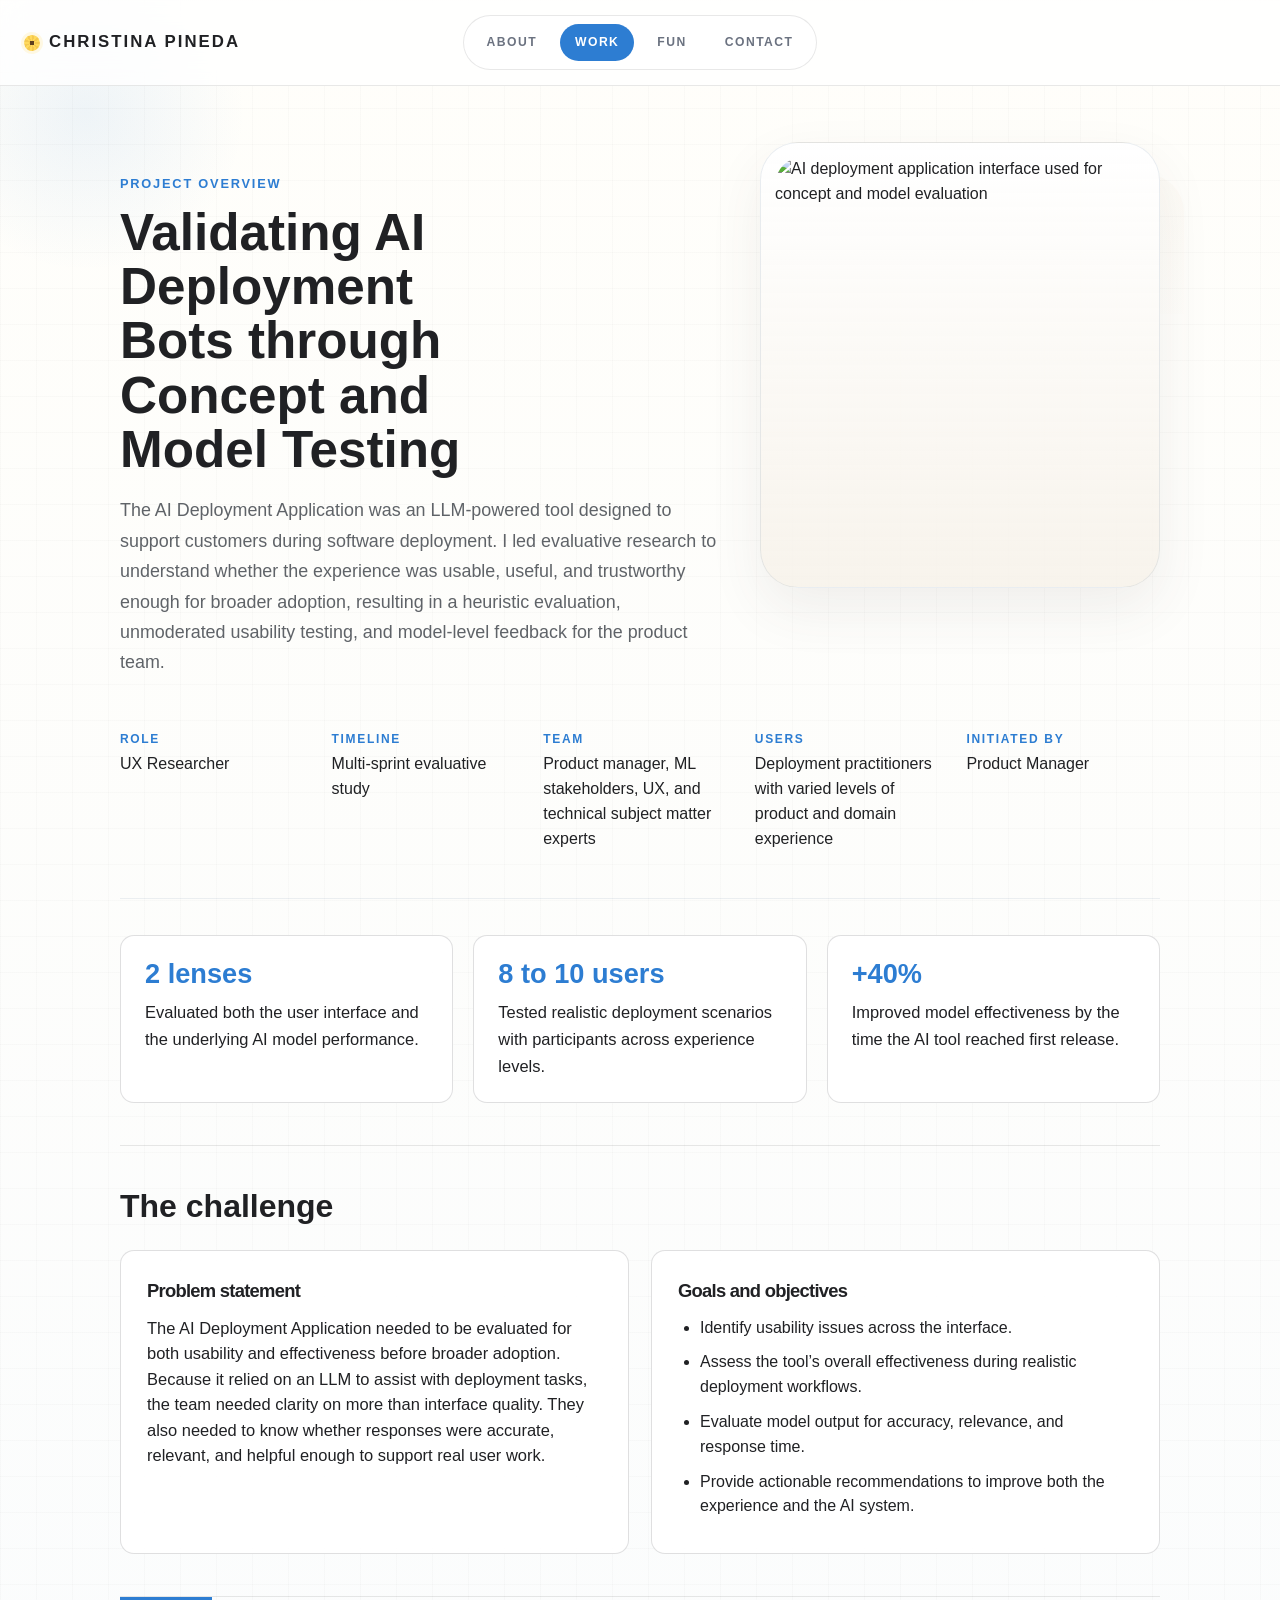
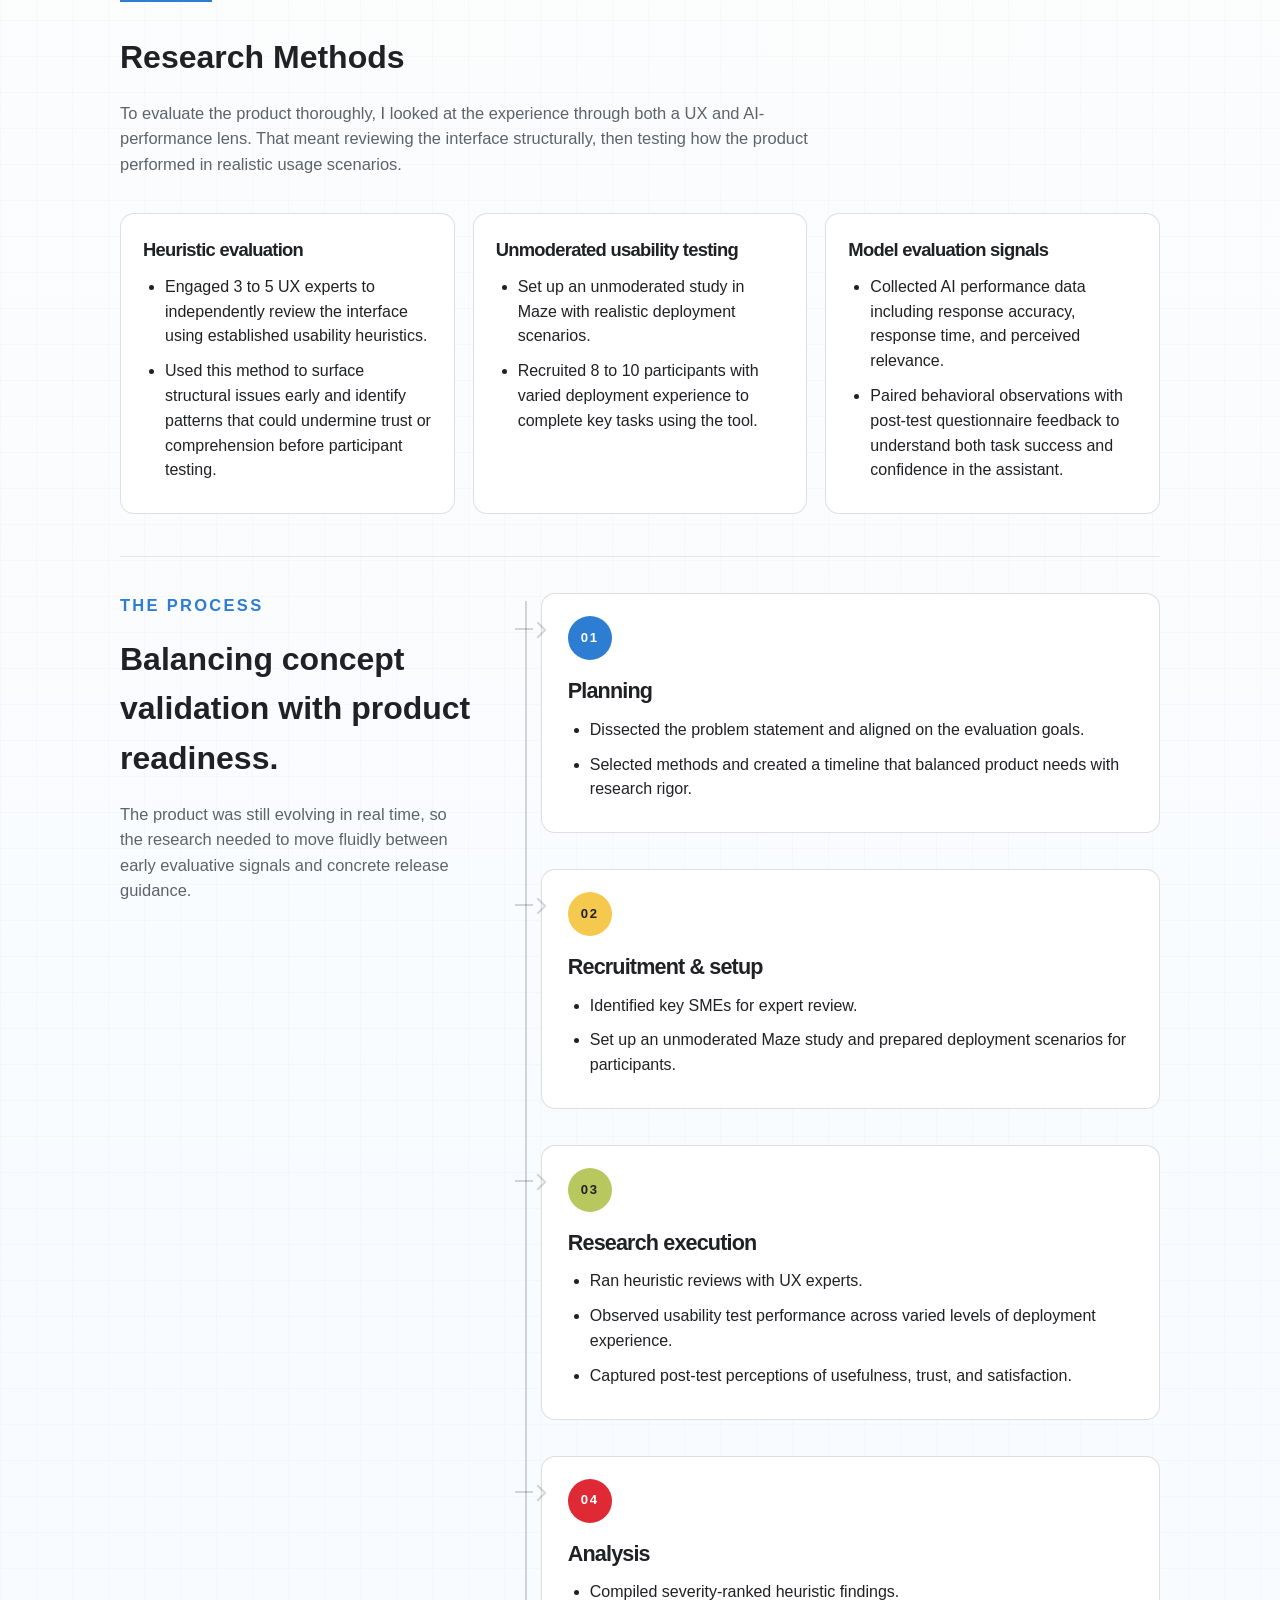
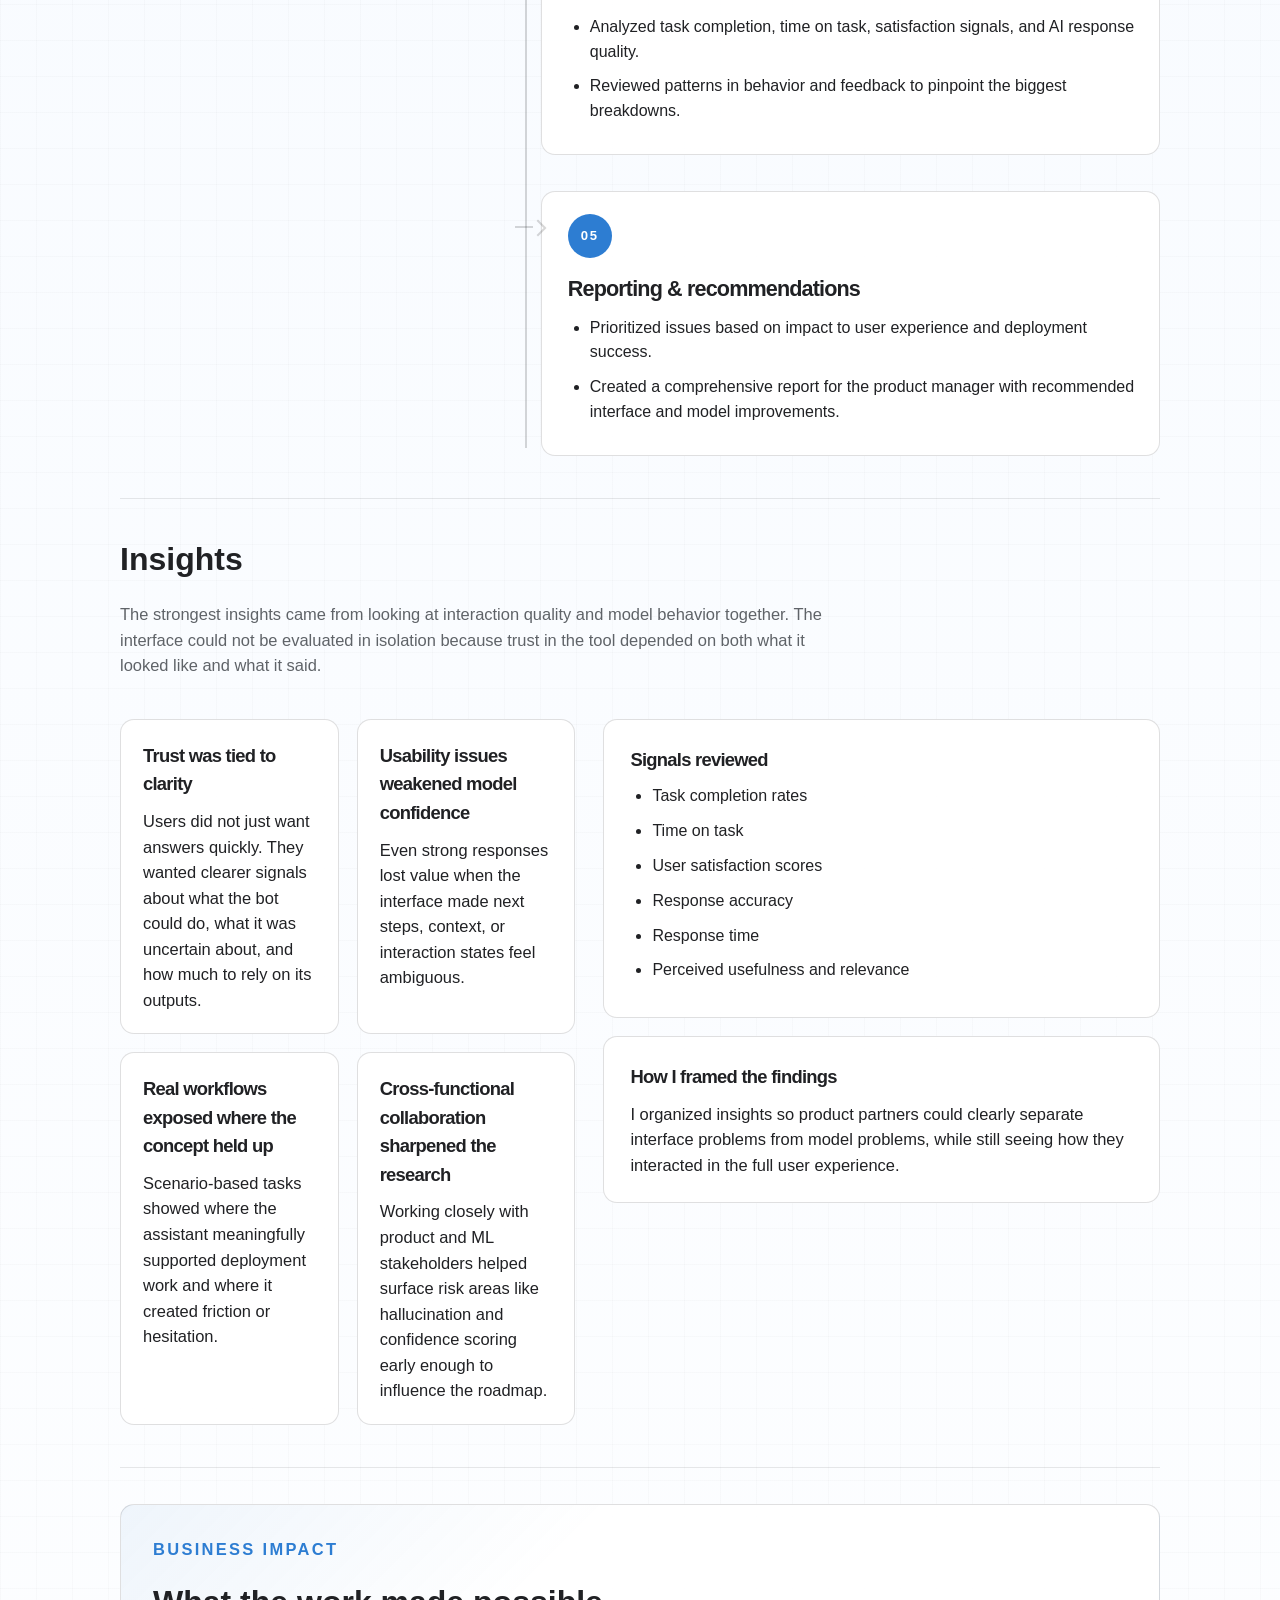
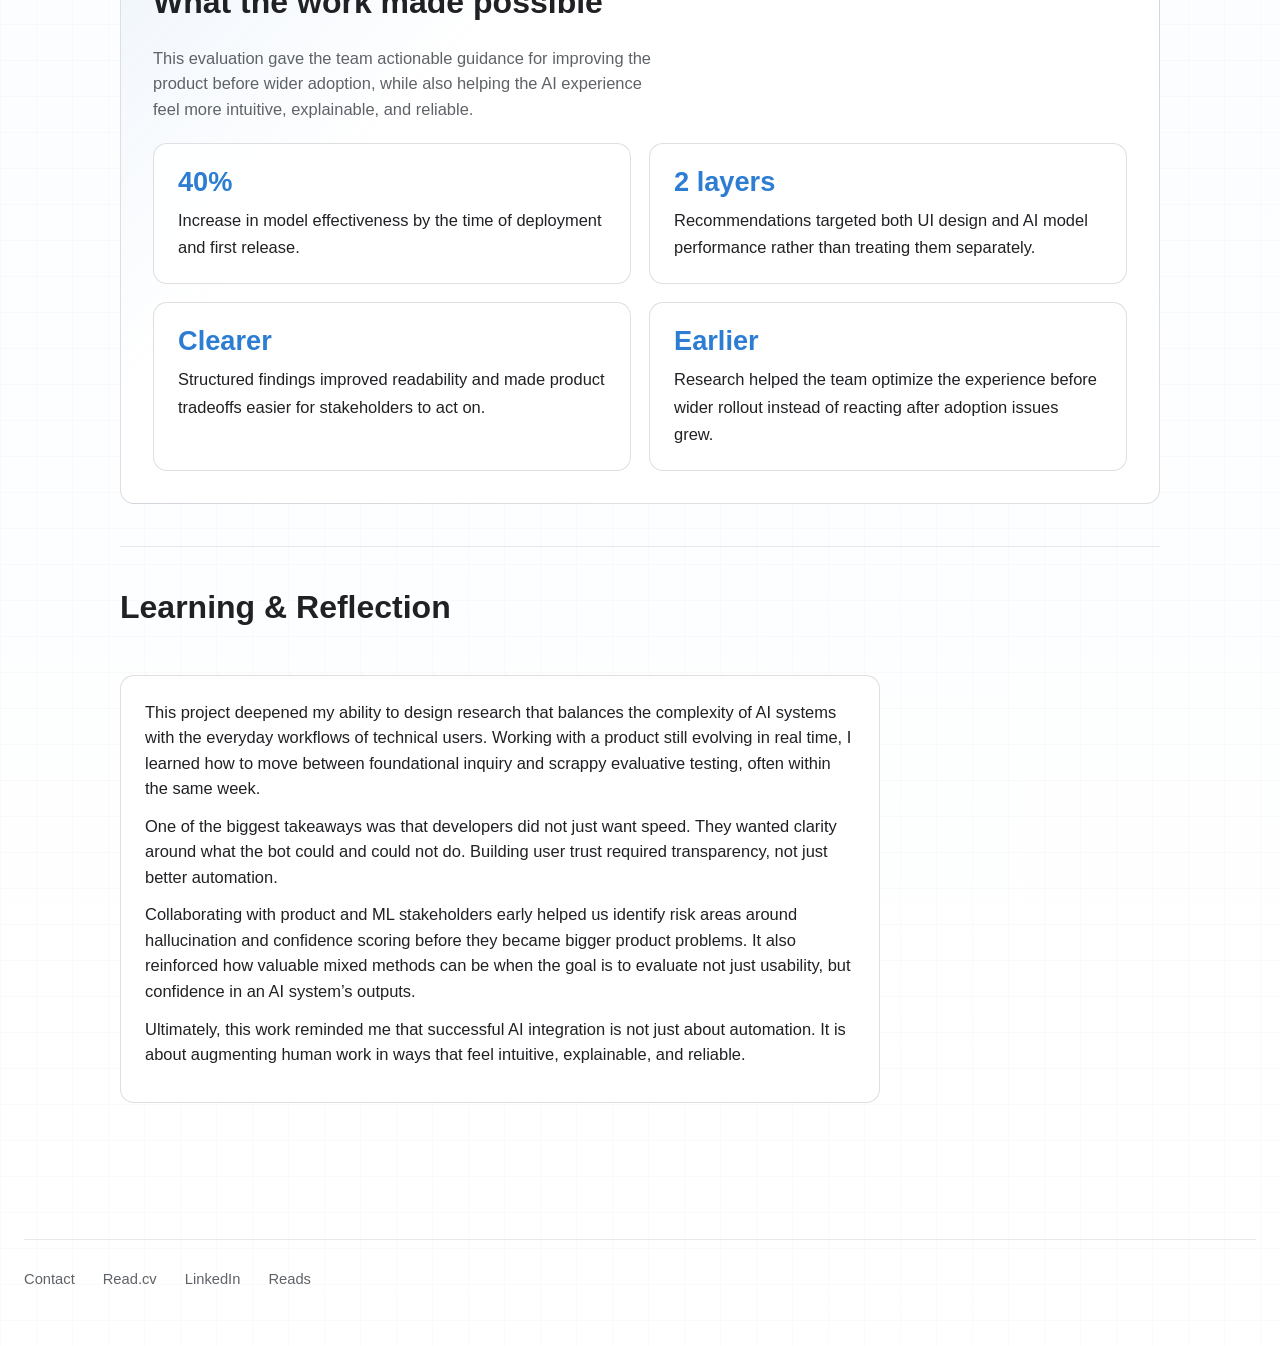
==== aideploymentbot.html @ 7a7ff411 "Update portfolio site" ====
<!doctype html>
<html lang="en">
<head>
  <meta charset="utf-8">
  <meta name="viewport" content="width=device-width, initial-scale=1">
  <meta name="description" content="Case study by Christina Pineda on evaluating an AI deployment application through heuristic review, usability testing, and model evaluation.">
  <title>AI Deployment Bot - Christina Pineda</title>
  <link rel="stylesheet" href="styles.css">
</head>
<body>
  <a class="skip-link" href="#main">Skip to content</a>
  <header class="site-header">
    <a class="brand" href="index.html">Christina Pineda</a>
    <nav class="site-nav" aria-label="Primary navigation">
      <a href="index.html">About</a>
      <a href="work.html" aria-current="page">Work</a>
      <a href="fun.html">Fun</a>
      <a href="mailto:cepineda7@gmail.com">Contact</a>
    </nav>
  </header>

  <main id="main" class="page-shell case-study-page page-ai-bot">
    <section class="case-hero">
      <div class="case-hero-top">
        <div class="case-header-copy">
          <p class="eyebrow">Project Overview</p>
          <h1>Validating AI Deployment Bots through Concept and Model Testing</h1>
          <p class="case-intro">The AI Deployment Application was an LLM-powered tool designed to support customers during software deployment. I led evaluative research to understand whether the experience was usable, useful, and trustworthy enough for broader adoption, resulting in a heuristic evaluation, unmoderated usability testing, and model-level feedback for the product team.</p>
        </div>
        <div class="case-image case-hero-image">
          <img src="https://images.squarespace-cdn.com/content/v1/5db0d96990991e5d2144de37/6ff5f39f-0b9e-4475-8185-b54aea307533/streamlit.jpg" alt="AI deployment application interface used for concept and model evaluation">
        </div>
      </div>
      <dl class="meta-list">
        <div><dt>Role</dt><dd>UX Researcher</dd></div>
        <div><dt>Timeline</dt><dd>Multi-sprint evaluative study</dd></div>
        <div><dt>Team</dt><dd>Product manager, ML stakeholders, UX, and technical subject matter experts</dd></div>
        <div><dt>Users</dt><dd>Deployment practitioners with varied levels of product and domain experience</dd></div>
        <div><dt>Initiated By</dt><dd>Product Manager</dd></div>
      </dl>
    </section>

    <section class="case-section case-highlights">
      <div class="case-highlight-card">
        <span class="case-highlight-value">2 lenses</span>
        <p>Evaluated both the user interface and the underlying AI model performance.</p>
      </div>
      <div class="case-highlight-card">
        <span class="case-highlight-value">8 to 10 users</span>
        <p>Tested realistic deployment scenarios with participants across experience levels.</p>
      </div>
      <div class="case-highlight-card">
        <span class="case-highlight-value">+40%</span>
        <p>Improved model effectiveness by the time the AI tool reached first release.</p>
      </div>
    </section>

    <section class="case-section case-section-feature">
      <h2>The challenge</h2>
      <div class="case-dual-panel">
        <article class="case-panel">
          <h3>Problem statement</h3>
          <p>The AI Deployment Application needed to be evaluated for both usability and effectiveness before broader adoption. Because it relied on an LLM to assist with deployment tasks, the team needed clarity on more than interface quality. They also needed to know whether responses were accurate, relevant, and helpful enough to support real user work.</p>
        </article>
        <article class="case-panel">
          <h3>Goals and objectives</h3>
          <ul>
            <li>Identify usability issues across the interface.</li>
            <li>Assess the tool’s overall effectiveness during realistic deployment workflows.</li>
            <li>Evaluate model output for accuracy, relevance, and response time.</li>
            <li>Provide actionable recommendations to improve both the experience and the AI system.</li>
          </ul>
        </article>
      </div>
    </section>

    <section class="case-section case-section-methods">
      <div class="case-section-heading">
        <div>
          <h2>Research Methods</h2>
          <p class="case-section-lead">To evaluate the product thoroughly, I looked at the experience through both a UX and AI-performance lens. That meant reviewing the interface structurally, then testing how the product performed in realistic usage scenarios.</p>
        </div>
      </div>
      <div class="case-method-grid">
        <article class="case-method-card">
          <h3>Heuristic evaluation</h3>
          <ul>
            <li>Engaged 3 to 5 UX experts to independently review the interface using established usability heuristics.</li>
            <li>Used this method to surface structural issues early and identify patterns that could undermine trust or comprehension before participant testing.</li>
          </ul>
        </article>
        <article class="case-method-card">
          <h3>Unmoderated usability testing</h3>
          <ul>
            <li>Set up an unmoderated study in Maze with realistic deployment scenarios.</li>
            <li>Recruited 8 to 10 participants with varied deployment experience to complete key tasks using the tool.</li>
          </ul>
        </article>
        <article class="case-method-card">
          <h3>Model evaluation signals</h3>
          <ul>
            <li>Collected AI performance data including response accuracy, response time, and perceived relevance.</li>
            <li>Paired behavioral observations with post-test questionnaire feedback to understand both task success and confidence in the assistant.</li>
          </ul>
        </article>
      </div>
    </section>

    <section class="case-section case-section-process">
      <div class="case-process-layout">
        <div class="case-process-intro">
          <p class="eyebrow">The Process</p>
          <h2>Balancing concept validation with product readiness.</h2>
          <p>The product was still evolving in real time, so the research needed to move fluidly between early evaluative signals and concrete release guidance.</p>
        </div>
        <div class="case-process-grid">
          <div class="case-subsection case-process-card">
            <span class="case-step-number">01</span>
            <h3>Planning</h3>
            <ul>
              <li>Dissected the problem statement and aligned on the evaluation goals.</li>
              <li>Selected methods and created a timeline that balanced product needs with research rigor.</li>
            </ul>
          </div>
          <div class="case-subsection case-process-card">
            <span class="case-step-number">02</span>
            <h3>Recruitment &amp; setup</h3>
            <ul>
              <li>Identified key SMEs for expert review.</li>
              <li>Set up an unmoderated Maze study and prepared deployment scenarios for participants.</li>
            </ul>
          </div>
          <div class="case-subsection case-process-card">
            <span class="case-step-number">03</span>
            <h3>Research execution</h3>
            <ul>
              <li>Ran heuristic reviews with UX experts.</li>
              <li>Observed usability test performance across varied levels of deployment experience.</li>
              <li>Captured post-test perceptions of usefulness, trust, and satisfaction.</li>
            </ul>
          </div>
          <div class="case-subsection case-process-card">
            <span class="case-step-number">04</span>
            <h3>Analysis</h3>
            <ul>
              <li>Compiled severity-ranked heuristic findings.</li>
              <li>Analyzed task completion, time on task, satisfaction signals, and AI response quality.</li>
              <li>Reviewed patterns in behavior and feedback to pinpoint the biggest breakdowns.</li>
            </ul>
          </div>
          <div class="case-subsection case-process-card case-process-card-wide">
            <span class="case-step-number">05</span>
            <h3>Reporting &amp; recommendations</h3>
            <ul>
              <li>Prioritized issues based on impact to user experience and deployment success.</li>
              <li>Created a comprehensive report for the product manager with recommended interface and model improvements.</li>
            </ul>
          </div>
        </div>
      </div>
    </section>

    <section class="case-section case-section-findings">
      <div class="case-section-heading">
        <div>
          <h2>Insights</h2>
          <p class="case-section-lead">The strongest insights came from looking at interaction quality and model behavior together. The interface could not be evaluated in isolation because trust in the tool depended on both what it looked like and what it said.</p>
        </div>
      </div>
      <div class="case-findings-layout">
        <div class="case-insight-grid">
          <article class="case-insight-card">
            <h3>Trust was tied to clarity</h3>
            <p>Users did not just want answers quickly. They wanted clearer signals about what the bot could do, what it was uncertain about, and how much to rely on its outputs.</p>
          </article>
          <article class="case-insight-card">
            <h3>Usability issues weakened model confidence</h3>
            <p>Even strong responses lost value when the interface made next steps, context, or interaction states feel ambiguous.</p>
          </article>
          <article class="case-insight-card">
            <h3>Real workflows exposed where the concept held up</h3>
            <p>Scenario-based tasks showed where the assistant meaningfully supported deployment work and where it created friction or hesitation.</p>
          </article>
          <article class="case-insight-card">
            <h3>Cross-functional collaboration sharpened the research</h3>
            <p>Working closely with product and ML stakeholders helped surface risk areas like hallucination and confidence scoring early enough to influence the roadmap.</p>
          </article>
        </div>
        <div class="case-dual-panel case-insight-aside">
          <article class="case-panel">
            <h3>Signals reviewed</h3>
            <ul>
              <li>Task completion rates</li>
              <li>Time on task</li>
              <li>User satisfaction scores</li>
              <li>Response accuracy</li>
              <li>Response time</li>
              <li>Perceived usefulness and relevance</li>
            </ul>
          </article>
          <article class="case-panel">
            <h3>How I framed the findings</h3>
            <p>I organized insights so product partners could clearly separate interface problems from model problems, while still seeing how they interacted in the full user experience.</p>
          </article>
        </div>
      </div>
    </section>

    <section class="case-section case-section-impact">
      <div class="case-impact-band">
        <div class="case-impact-intro">
          <p class="eyebrow">Business Impact</p>
          <h2>What the work made possible</h2>
          <p>This evaluation gave the team actionable guidance for improving the product before wider adoption, while also helping the AI experience feel more intuitive, explainable, and reliable.</p>
        </div>
        <div class="case-impact-grid">
          <article class="case-impact-card">
            <span class="case-impact-number">40%</span>
            <p>Increase in model effectiveness by the time of deployment and first release.</p>
          </article>
          <article class="case-impact-card">
            <span class="case-impact-number">2 layers</span>
            <p>Recommendations targeted both UI design and AI model performance rather than treating them separately.</p>
          </article>
          <article class="case-impact-card">
            <span class="case-impact-number">Clearer</span>
            <p>Structured findings improved readability and made product tradeoffs easier for stakeholders to act on.</p>
          </article>
          <article class="case-impact-card">
            <span class="case-impact-number">Earlier</span>
            <p>Research helped the team optimize the experience before wider rollout instead of reacting after adoption issues grew.</p>
          </article>
        </div>
      </div>
    </section>

    <section class="case-section case-section-reflection">
      <div class="case-section-heading">
        <div>
          <h2>Learning &amp; Reflection</h2>
        </div>
      </div>
      <div class="case-reflection">
        <p>This project deepened my ability to design research that balances the complexity of AI systems with the everyday workflows of technical users. Working with a product still evolving in real time, I learned how to move between foundational inquiry and scrappy evaluative testing, often within the same week.</p>
        <p>One of the biggest takeaways was that developers did not just want speed. They wanted clarity around what the bot could and could not do. Building user trust required transparency, not just better automation.</p>
        <p>Collaborating with product and ML stakeholders early helped us identify risk areas around hallucination and confidence scoring before they became bigger product problems. It also reinforced how valuable mixed methods can be when the goal is to evaluate not just usability, but confidence in an AI system’s outputs.</p>
        <p>Ultimately, this work reminded me that successful AI integration is not just about automation. It is about augmenting human work in ways that feel intuitive, explainable, and reliable.</p>
      </div>
    </section>
  </main>

  <footer class="site-footer">
    <nav class="footer-links" aria-label="External links">
      <a href="mailto:cepineda7@gmail.com">Contact</a>
      <a href="https://read.cv/christinapineda" target="_blank" rel="noreferrer">Read.cv</a>
      <a href="https://www.linkedin.com/in/christina-pineda-ms-hci-40b07bb6/" target="_blank" rel="noreferrer">LinkedIn</a>
      <a href="https://substack.com/@xtinapineda/reads" target="_blank" rel="noreferrer">Reads</a>
    </nav>
  </footer>
</body>
</html>
---- styles.css ----
:root {
  --page-width: 1240px;
  --text: #202124;
  --muted: #5f6368;
  --line: #dfe3e8;
  --panel: #ffffff;
  --panel-soft: #f6f8f4;
  --accent: #2d7dd2;
  --accent-soft: #e4f2ff;
  --sage: #b8c85e;
  --coral: #df2935;
  --mustard: #f5c94e;
  --warm: #f8d9dd;
  --shadow: none;
  --shadow-soft: none;
  --sans: Inter, "Aptos", "Segoe UI", "Helvetica Neue", Arial, sans-serif;
  --serif: "Iowan Old Style", "Palatino Linotype", "Book Antiqua", Georgia, "Times New Roman", serif;
  --radius-card: 14px;
  --radius-pill: 999px;
}

* {
  box-sizing: border-box;
}

html {
  scroll-behavior: smooth;
}

body {
  margin: 0;
  color: var(--text);
  background:
    linear-gradient(rgba(32, 33, 36, 0.02) 1px, transparent 1px),
    linear-gradient(90deg, rgba(32, 33, 36, 0.02) 1px, transparent 1px),
    radial-gradient(circle at 86px 112px, rgba(45, 125, 210, 0.08), transparent 160px),
    linear-gradient(180deg, #fffefa 0%, #f8fbff 48%, #ffffff 100%);
  background-size: 36px 36px, 36px 36px, auto, auto;
  font-family: var(--sans);
  line-height: 1.55;
  -webkit-font-smoothing: antialiased;
  overflow-x: hidden;
  cursor: url("data:image/svg+xml,%3Csvg xmlns='http://www.w3.org/2000/svg' width='20' height='20' viewBox='0 0 20 20'%3E%3Cg transform='translate(10 10)'%3E%3Cg fill='%23f5c94e'%3E%3Cellipse rx='2.1' ry='4.4' transform='rotate(0) translate(0 -5.8)'/%3E%3Cellipse rx='2.1' ry='4.4' transform='rotate(45) translate(0 -5.8)'/%3E%3Cellipse rx='2.1' ry='4.4' transform='rotate(90) translate(0 -5.8)'/%3E%3Cellipse rx='2.1' ry='4.4' transform='rotate(135) translate(0 -5.8)'/%3E%3Cellipse rx='2.1' ry='4.4' transform='rotate(180) translate(0 -5.8)'/%3E%3Cellipse rx='2.1' ry='4.4' transform='rotate(225) translate(0 -5.8)'/%3E%3Cellipse rx='2.1' ry='4.4' transform='rotate(270) translate(0 -5.8)'/%3E%3Cellipse rx='2.1' ry='4.4' transform='rotate(315) translate(0 -5.8)'/%3E%3C/g%3E%3Ccircle r='3.1' fill='%235d3f1f'/%3E%3Ccircle r='1.2' fill='%237a5a30'/%3E%3C/g%3E%3C/svg%3E") 10 10, auto;
}

input,
textarea,
select {
  cursor: auto;
}

a {
  color: inherit;
  text-decoration: none;
}

img {
  display: block;
  width: 100%;
}

.skip-link {
  position: fixed;
  top: 12px;
  left: 12px;
  z-index: 100;
  padding: 10px 14px;
  background: var(--text);
  color: #fff;
  transform: translateY(-150%);
}

.skip-link:focus {
  transform: translateY(0);
}

a:focus-visible,
button:focus-visible {
  outline: 2px solid var(--accent);
  outline-offset: 4px;
}

.site-header,
.page-shell,
.site-footer {
  width: min(calc(100% - 48px), var(--page-width));
  margin: 0 auto;
}

.site-header {
  display: flex;
  align-items: center;
  justify-content: space-between;
  gap: 24px;
  min-height: 94px;
  border-bottom: 1px solid var(--line);
}

.brand {
  color: var(--accent);
  font-size: 1.05rem;
  font-weight: 700;
  letter-spacing: 0.12em;
  text-transform: uppercase;
}

.site-nav {
  display: flex;
  align-items: center;
  gap: 26px;
}

.site-nav a {
  color: var(--muted);
  font-size: 0.76rem;
  font-weight: 700;
  letter-spacing: 0.16em;
  text-transform: uppercase;
  padding: 10px 0;
}

.site-nav a[aria-current="page"],
.site-nav a:hover {
  color: var(--text);
}

.page-shell {
  padding: 64px 0 100px;
}

.about-hero {
  display: grid;
  grid-template-columns: minmax(280px, 0.9fr) minmax(0, 1.1fr);
  gap: 60px;
  align-items: start;
  position: relative;
}

.about-hero::before {
  content: "";
  position: absolute;
  right: -44px;
  top: 30px;
  width: 220px;
  height: 220px;
  border-radius: 48% 48% 0 48%;
  background: linear-gradient(180deg, rgba(78, 111, 143, 0.12), rgba(78, 111, 143, 0.03));
  z-index: 0;
}

.portrait-card {
  position: relative;
}

.portrait-card::before {
  content: "";
  position: absolute;
  inset: -22px auto auto -22px;
  width: 90px;
  height: 90px;
  border-radius: 30px 30px 0 30px;
  background: linear-gradient(180deg, rgba(143, 174, 201, 0.24), rgba(143, 174, 201, 0.08));
  z-index: 0;
}

.portrait-card::after {
  content: "";
  position: absolute;
  right: -18px;
  bottom: 34px;
  width: 110px;
  height: 110px;
  border-radius: 50% 50% 0 50%;
  background: linear-gradient(180deg, rgba(225, 111, 95, 0.16), rgba(225, 111, 95, 0.05));
  z-index: 0;
}

.portrait-card img {
  position: relative;
  z-index: 1;
  border-radius: var(--radius-card);
  object-fit: cover;
  min-height: 520px;
  box-shadow: var(--shadow);
}

h1,
h2,
h3,
.brand {
  margin: 0;
}

h1,
h2,
h3 {
  font-family: var(--sans);
  font-weight: 700;
  letter-spacing: -0.04em;
}

.about-copy h1,
.page-intro h1,
.section-heading h1 {
  font-size: clamp(2.9rem, 6vw, 5.2rem);
  line-height: 1.02;
  margin-bottom: 22px;
}

.hero-flower-i {
  position: relative;
  display: inline-block;
}

.hero-flower-i::after {
  content: "";
  position: absolute;
  left: 50%;
  top: 0.11em;
  width: 0.18em;
  height: 0.18em;
  border-radius: 50%;
  background:
    radial-gradient(circle, #5d3f1f 0 20%, transparent 22%),
    conic-gradient(
      from 9deg,
      #f5c94e 0deg 20deg,
      #ffd95a 20deg 40deg,
      #f5c94e 40deg 60deg,
      #ffd95a 60deg 80deg,
      #f5c94e 80deg 100deg,
      #ffd95a 100deg 120deg,
      #f5c94e 120deg 140deg,
      #ffd95a 140deg 160deg,
      #f5c94e 160deg 180deg,
      #ffd95a 180deg 200deg,
      #f5c94e 200deg 220deg,
      #ffd95a 220deg 240deg,
      #f5c94e 240deg 260deg,
      #ffd95a 260deg 280deg,
      #f5c94e 280deg 300deg,
      #ffd95a 300deg 320deg,
      #f5c94e 320deg 340deg,
      #ffd95a 340deg 360deg
    );
  box-shadow: 0 0 0 0.05em rgba(252, 215, 87, 0.14);
  transform: translateX(-50%) rotate(-8deg);
}

.about-kicker,
.lead-text,
.section-heading p,
.lead-copy {
  color: var(--muted);
}

.about-kicker,
.eyebrow {
  color: var(--accent);
  font-size: 0.8rem;
  font-weight: 700;
  letter-spacing: 0.14em;
  text-transform: uppercase;
}

.about-copy p,
.experience-stack p,
.case-section p,
.broken-page p {
  max-width: 720px;
  margin: 0 0 16px;
  font-size: 1.03rem;
}

.about-details {
  display: grid;
  grid-template-columns: repeat(2, minmax(0, 1fr));
  gap: 54px;
  margin-top: 84px;
  padding-top: 46px;
  border-top: 1px solid var(--line);
  position: relative;
}

.about-details::before {
  content: "";
  position: absolute;
  left: -12px;
  top: -2px;
  width: 74px;
  height: 4px;
  border-radius: var(--radius-pill);
  background: linear-gradient(90deg, var(--accent), var(--sage));
}

.detail-column h2,
.hobby-section h1,
.hobby-section h2 {
  font-size: 2rem;
  margin-bottom: 22px;
}

.detail-column {
  display: grid;
  gap: 28px;
}

.detail-group {
  padding: 26px 28px 10px;
  border: 1px solid rgba(122, 143, 106, 0.14);
  border-radius: 30px;
  background: rgba(255, 255, 255, 0.94);
  box-shadow: 0 16px 40px rgba(72, 69, 60, 0.05);
}

.detail-group-experience {
  padding-bottom: 0;
}

.detail-group h2 {
  margin-bottom: 18px;
}

.detail-list {
  padding: 0;
  margin: 0 0 10px;
  list-style: none;
  display: grid;
  gap: 0;
}

.detail-list li,
.experience-stack p {
  color: var(--muted);
  padding: 18px 0;
  border-top: 1px solid rgba(122, 143, 106, 0.12);
  background: transparent;
  box-shadow: none;
}

.detail-list li:first-child,
.experience-stack p:first-child {
  border-top: none;
  padding-top: 0;
}

.detail-list li:last-child,
.experience-stack p:last-child {
  padding-bottom: 8px;
}

.detail-list strong,
.experience-stack strong {
  display: block;
  color: var(--text);
  font-family: var(--sans);
  font-size: 1.08rem;
  font-weight: 700;
  margin-bottom: 4px;
}

.detail-list span {
  display: block;
}

.experience-stack {
  display: grid;
  gap: 0;
  position: relative;
  padding-left: 28px;
}

.experience-stack::before {
  content: "";
  position: absolute;
  left: 8px;
  top: 8px;
  bottom: 8px;
  width: 2px;
  background: linear-gradient(180deg, rgba(78, 111, 143, 0.18), rgba(122, 143, 106, 0.24));
}

.experience-stack p {
  margin: 0;
  position: relative;
  padding: 4px 0 2px 8px;
}

.experience-stack p::before {
  content: "";
  position: absolute;
  left: -28px;
  top: 8px;
  width: 14px;
  height: 14px;
  border-radius: 50%;
  background: var(--accent);
  border: 2px solid rgba(255, 255, 255, 0.95);
  box-shadow: 0 0 0 6px rgba(78, 111, 143, 0.1);
}

.experience-stack em {
  display: block;
  margin: 3px 0 4px;
  color: var(--accent);
  font-style: normal;
  font-weight: 600;
}

.experience-stack strong + em + br {
  display: none;
}

.experience-stack p:last-child {
  padding-bottom: 0;
}

.photo-grid-section {
  margin-top: 76px;
}

.photo-grid {
  display: grid;
  gap: 16px;
}

.photo-grid-about {
  grid-template-columns: repeat(4, minmax(0, 1fr));
}

.photo-grid img,
.masonry-grid img,
.project-card img {
  border-radius: 28px;
}

.photo-grid-about img {
  aspect-ratio: 4 / 5;
  object-fit: cover;
}

.site-footer {
  padding: 0 0 56px;
}

.footer-links {
  display: flex;
  flex-wrap: wrap;
  gap: 18px 28px;
  padding-top: 28px;
  border-top: 1px solid var(--line);
}

.footer-links a {
  color: var(--muted);
  font-size: 0.92rem;
}

.footer-links a:hover {
  color: var(--text);
}

.page-intro {
  padding: 10px 0 16px;
  position: relative;
}

.lead-text {
  max-width: 1040px;
  font-size: 1.18rem;
  line-height: 1.75;
}

.project-section {
  padding: 42px 0 72px;
  border-top: 1px solid var(--line);
  position: relative;
}

.project-section-final {
  padding-bottom: 12px;
}

.section-heading {
  display: block;
  margin-bottom: 30px;
}

.section-heading h1 {
  max-width: 8.5ch;
  font-size: clamp(2.5rem, 4.8vw, 4.4rem);
  line-height: 0.98;
  margin-bottom: 16px;
}

.section-heading p {
  max-width: 860px;
  margin-top: 0;
  font-size: 1.04rem;
  line-height: 1.68;
}

.work-heading h1 {
  display: inline-flex;
  align-items: center;
  gap: clamp(16px, 2vw, 22px);
  max-width: min(100%, 18ch);
  font-size: clamp(2.05rem, 3.8vw, 3.55rem);
  line-height: 1.04;
}

.work-heading h1::after {
  display: none;
}

.work-heading h1::before {
  content: "";
  flex: 0 0 auto;
  width: clamp(42px, 5vw, 62px);
  height: clamp(42px, 5vw, 62px);
  background-repeat: no-repeat;
  background-position: center;
  background-size: contain;
  transform: translateY(0) rotate(-3deg) scale(1);
  transform-origin: 50% 55%;
  transition: transform 0.34s cubic-bezier(0.2, 0.8, 0.2, 1), filter 0.34s ease;
  animation: workIconFloat 4.8s ease-in-out infinite;
}

.work-heading:hover h1::before {
  filter: saturate(1.12);
  transform: translateY(-7px) rotate(8deg) scale(1.08);
  animation-play-state: paused;
}

.work-heading-people h1::before {
  background-image: url("data:image/svg+xml,%3Csvg width='64' height='64' viewBox='0 0 64 64' fill='none' xmlns='http://www.w3.org/2000/svg'%3E%3Ccircle cx='32' cy='18' r='9' fill='%23FCD757' stroke='%23202124' stroke-width='3'/%3E%3Cpath d='M32 29v20' stroke='%23202124' stroke-width='4' stroke-linecap='round'/%3E%3Cpath d='M19 38c4-6 22-6 26 0' stroke='%232D7DD2' stroke-width='4' stroke-linecap='round'/%3E%3Cpath d='M24 56l8-7 8 7' stroke='%23202124' stroke-width='4' stroke-linecap='round' stroke-linejoin='round'/%3E%3Ccircle cx='47' cy='16' r='4' fill='%23FAD4D8'/%3E%3C/svg%3E");
}

.work-heading-systems h1::before {
  background-image: url("data:image/svg+xml,%3Csvg width='64' height='64' viewBox='0 0 64 64' fill='none' xmlns='http://www.w3.org/2000/svg'%3E%3Ccircle cx='18' cy='21' r='7' fill='%23C7D66D' stroke='%23202124' stroke-width='3'/%3E%3Ccircle cx='45' cy='23' r='7' fill='%23FCD757' stroke='%23202124' stroke-width='3'/%3E%3Ccircle cx='33' cy='46' r='7' fill='%2335A7FF' stroke='%23202124' stroke-width='3'/%3E%3Cpath d='M25 21h13M41 30l-5 10M28 40l-6-12' stroke='%232D7DD2' stroke-width='4' stroke-linecap='round'/%3E%3Cpath d='M51 35c4 9-1 17-10 20' stroke='%23202124' stroke-width='3' stroke-linecap='round'/%3E%3Cpath d='M42 58l-4-4 5-3' stroke='%23202124' stroke-width='3' stroke-linecap='round' stroke-linejoin='round'/%3E%3C/svg%3E");
  animation-delay: -1.4s;
}

.work-heading-clarity h1::before {
  background-image: url("data:image/svg+xml,%3Csvg width='64' height='64' viewBox='0 0 64 64' fill='none' xmlns='http://www.w3.org/2000/svg'%3E%3Cpath d='M32 8l5 16 16 5-16 5-5 16-5-16-16-5 16-5 5-16z' fill='%23FCD757' stroke='%23202124' stroke-width='3' stroke-linejoin='round'/%3E%3Cpath d='M50 10l2 6 6 2-6 2-2 6-2-6-6-2 6-2 2-6z' fill='%23FAD4D8' stroke='%23202124' stroke-width='2' stroke-linejoin='round'/%3E%3Ccircle cx='16' cy='48' r='4' fill='%2335A7FF'/%3E%3C/svg%3E");
  animation-delay: -2.7s;
}

.project-section:nth-of-type(2) .section-heading h1::after,
.project-section:nth-of-type(3) .section-heading h1::after,
.project-section:nth-of-type(4) .section-heading h1::after {
  content: "";
  display: block;
  width: 72px;
  height: 4px;
  border-radius: var(--radius-pill);
  margin-top: 18px;
  background: linear-gradient(90deg, var(--accent), var(--accent-soft));
}

.project-grid {
  display: grid;
  gap: 24px;
}

.project-card {
  height: 100%;
}

.project-grid-three {
  grid-template-columns: repeat(3, minmax(0, 1fr));
}

.project-grid-two {
  grid-template-columns: repeat(3, minmax(0, 1fr));
}

.project-grid-single {
  grid-template-columns: repeat(3, minmax(0, 1fr));
}

.project-grid-two .project-card:nth-child(1) {
  grid-column: 1;
}

.project-grid-two .project-card:nth-child(2) {
  grid-column: 2;
}

.project-grid-single .project-card {
  grid-column: 1;
}

.page-work .project-card img {
  aspect-ratio: 4 / 3;
  object-fit: cover;
}

.page-work .project-card-report img {
  object-fit: contain;
  background: #fff;
  padding: 14px;
}

.project-link {
  display: flex;
  flex-direction: column;
  height: 100%;
  padding: 18px;
  border-radius: 32px;
  background:
    linear-gradient(180deg, rgba(255, 255, 255, 0.92), rgba(248, 243, 234, 0.86));
  border: 1px solid rgba(122, 143, 106, 0.14);
  box-shadow: var(--shadow);
  transition: transform 0.22s ease, box-shadow 0.22s ease, border-color 0.22s ease;
  position: relative;
  overflow: hidden;
}

.project-link::before {
  content: "";
  position: absolute;
  top: -10px;
  right: -10px;
  width: 110px;
  height: 110px;
  border-radius: 0 0 0 100%;
  background: linear-gradient(180deg, rgba(143, 174, 201, 0.18), rgba(143, 174, 201, 0.02));
  z-index: 0;
}

.project-link::after {
  content: "";
  position: absolute;
  left: 18px;
  top: 18px;
  width: 54px;
  height: 5px;
  border-radius: var(--radius-pill);
  background: linear-gradient(90deg, var(--sage), var(--mustard));
  z-index: 1;
}

.page-work .project-link::after {
  display: none;
}

a.project-link:hover {
  transform: translateY(-4px);
  border-color: rgba(78, 111, 143, 0.22);
  box-shadow: 0 22px 54px rgba(78, 111, 143, 0.12);
}

.project-copy {
  padding: 28px 6px 4px;
  flex: 1;
  position: relative;
  z-index: 1;
}

.project-copy h2 {
  font-size: 1.45rem;
  line-height: 1.14;
  margin-bottom: 10px;
}

.project-copy p {
  margin: 0;
  color: var(--muted);
  font-size: 0.98rem;
  line-height: 1.7;
}

.fun-grid {
  display: grid;
  grid-template-columns: repeat(3, minmax(0, 1fr));
  gap: 24px;
}

.fun-card {
  height: 100%;
}

.fun-card .project-link::after {
  background: linear-gradient(90deg, var(--coral), var(--mustard));
}

.fun-card img {
  aspect-ratio: 4 / 3;
  object-fit: cover;
}

.case-study-page {
  max-width: 1040px;
}

.case-hero {
  display: grid;
  gap: 28px;
  margin-bottom: 46px;
  align-items: start;
}

.case-image img {
  aspect-ratio: 16 / 10;
  object-fit: cover;
  border-radius: 30px;
  box-shadow: var(--shadow);
}

.case-hero-image {
  position: relative;
  z-index: 1;
  align-self: start;
  justify-self: end;
}

.case-hero-image img {
  aspect-ratio: 4 / 4.5;
  max-width: 420px;
  width: 100%;
  margin-left: auto;
}

.case-hero {
  position: relative;
}

.case-hero::after {
  content: "";
  position: absolute;
  right: -24px;
  top: 32px;
  width: 140px;
  height: 140px;
  border-radius: 38px 38px 0 38px;
  background: linear-gradient(180deg, rgba(234, 220, 199, 0.28), rgba(234, 220, 199, 0.06));
  z-index: 0;
}

.case-header-copy {
  position: relative;
  z-index: 1;
}

.case-header-copy {
  padding: 32px 0 18px;
  max-width: 100%;
}

.case-hero-top {
  display: grid;
  grid-template-columns: minmax(0, 1.3fr) minmax(240px, 420px);
  gap: 28px;
  align-items: start;
}

.case-header-copy h1 {
  max-width: 18ch;
  font-size: clamp(2.4rem, 4.2vw, 4rem);
  line-height: 1.06;
  letter-spacing: -0.035em;
  margin: 0 0 18px;
}

.case-intro {
  margin: 0;
  max-width: 68ch;
  font-size: 1.12rem;
  line-height: 1.7;
  color: var(--muted);
}

.eyebrow {
  margin: 0 0 12px;
}

.meta-list {
  margin: 6px 0 0;
  display: grid;
  grid-template-columns: repeat(5, minmax(0, 1fr));
  gap: 18px 18px;
  padding-top: 0;
}

.case-highlights {
  padding-top: 0;
  border-top: 0;
  display: grid;
  grid-template-columns: repeat(3, minmax(0, 1fr));
  gap: 20px;
}

.case-image-story {
  display: grid;
  grid-template-columns: minmax(280px, 0.9fr) minmax(0, 1.1fr);
  gap: 24px;
  align-items: start;
}

.case-image-story-main,
.case-image-story-aside {
  background: linear-gradient(180deg, rgba(255, 255, 255, 0.92), rgba(246, 241, 232, 0.94));
  border: 1px solid rgba(78, 111, 143, 0.12);
  border-radius: 28px;
  box-shadow: 0 18px 44px rgba(72, 69, 60, 0.06);
  overflow: hidden;
}

.case-image-story-main img,
.case-image-story-aside img {
  display: block;
  width: 100%;
  object-fit: cover;
}

.case-image-story-aside img {
  aspect-ratio: 16 / 10;
}

.case-image-caption {
  margin: 0;
  padding: 22px 22px 24px;
  font-size: 0.96rem;
  line-height: 1.65;
  color: var(--muted);
}

.case-highlight-card,
.case-method-card,
.case-process-card,
.case-insight-card,
.case-impact-card,
.case-panel,
.case-reflection {
  background: rgba(255, 255, 255, 0.96);
  border: 1px solid rgba(78, 111, 143, 0.12);
  border-radius: 28px;
  box-shadow: 0 18px 44px rgba(72, 69, 60, 0.06);
}

.case-highlight-card {
  padding: 24px 24px 22px;
  position: relative;
  overflow: hidden;
}

.case-highlight-value,
.case-impact-number {
  display: block;
  font-size: 1.7rem;
  font-weight: 700;
  line-height: 1;
  color: var(--accent);
  margin-bottom: 12px;
}

.case-highlight-card p,
.case-impact-card p {
  margin: 0;
  line-height: 1.65;
}

.case-dual-panel {
  display: grid;
  grid-template-columns: repeat(2, minmax(0, 1fr));
  gap: 22px;
}

.case-panel {
  padding: 26px 26px 24px;
  position: relative;
  overflow: hidden;
}

.case-panel h3,
.case-method-card h3,
.case-process-card h3,
.case-insight-card h3 {
  font-size: 1.15rem;
  margin-bottom: 10px;
}

.case-panel p,
.case-method-card p,
.case-insight-card p {
  margin: 0;
}

.case-panel ul {
  margin-top: 0;
}

.case-method-grid,
.case-insight-grid,
.case-impact-grid {
  display: grid;
  grid-template-columns: repeat(2, minmax(0, 1fr));
  gap: 18px;
}

.case-method-grid {
  grid-template-columns: repeat(3, minmax(0, 1fr));
}

.case-section-heading {
  display: grid;
  grid-template-columns: minmax(0, 1fr);
  gap: 12px;
  margin-bottom: 20px;
}

.case-section-lead {
  max-width: 62ch;
  margin: 0;
  color: var(--muted);
}

.case-method-card,
.case-insight-card {
  padding: 22px 22px 20px;
}

.case-section-feature {
  padding-top: 34px;
}

.case-section-methods {
  position: relative;
}

.case-section-methods::before {
  content: "";
  position: absolute;
  left: 0;
  top: 0;
  width: 72px;
  height: 4px;
  border-radius: var(--radius-pill);
  background: linear-gradient(90deg, var(--accent), var(--sage));
}

.case-process-layout {
  display: grid;
  grid-template-columns: minmax(240px, 0.7fr) minmax(0, 1.3fr);
  gap: 32px;
  align-items: start;
}

.case-process-intro {
  position: sticky;
  top: 110px;
  align-self: start;
}

.case-process-intro h2 {
  margin-bottom: 14px;
}

.case-process-intro p:last-child {
  margin: 0;
  color: var(--muted);
}

.case-process-grid {
  display: grid;
  grid-template-columns: minmax(0, 1fr);
  gap: 16px;
  position: relative;
  padding-left: 36px;
}

.case-process-grid::before {
  content: "";
  position: absolute;
  left: 20px;
  top: 8px;
  bottom: 8px;
  width: 2px;
  background: linear-gradient(180deg, rgba(78, 111, 143, 0.28), rgba(122, 143, 106, 0.26));
}

.case-process-card {
  margin: 0;
  padding: 22px 22px 20px 26px;
  position: relative;
  transition: transform 0.22s ease, box-shadow 0.22s ease, border-color 0.22s ease, background-color 0.22s ease;
}

.case-process-card ul {
  margin-top: 0;
}

.case-process-card:hover {
  transform: translateY(-4px);
  border-color: rgba(78, 111, 143, 0.22);
  box-shadow: 0 20px 42px rgba(72, 69, 60, 0.08);
  background: rgba(250, 252, 255, 0.98);
}

.case-process-card:hover .case-step-number {
  transform: scale(1.04);
  box-shadow: 0 0 0 10px rgba(78, 111, 143, 0.11);
}

.case-step-number {
  display: inline-flex;
  align-items: center;
  justify-content: center;
  min-width: 44px;
  height: 44px;
  margin-bottom: 14px;
  border-radius: 50%;
  background: var(--accent);
  color: #fff;
  font-size: 0.82rem;
  font-weight: 700;
  letter-spacing: 0.14em;
  box-shadow: 0 0 0 8px rgba(78, 111, 143, 0.08);
  transition: transform 0.22s ease, box-shadow 0.22s ease;
}

.case-process-card::before {
  content: "";
  position: absolute;
  left: -27px;
  top: 34px;
  width: 18px;
  height: 2px;
  background: rgba(78, 111, 143, 0.26);
}

.case-process-card::after {
  content: "";
  position: absolute;
  left: -10px;
  top: 30px;
  width: 10px;
  height: 10px;
  border-top: 2px solid rgba(78, 111, 143, 0.26);
  border-right: 2px solid rgba(78, 111, 143, 0.26);
  transform: rotate(45deg);
}

.case-findings-layout {
  display: grid;
  grid-template-columns: minmax(0, 0.9fr) minmax(0, 1.1fr);
  gap: 28px;
  align-items: start;
}

.case-section-impact {
  padding-top: 44px;
}

.case-impact-band {
  padding: 32px;
  border-radius: 32px;
  background: linear-gradient(180deg, rgba(244, 247, 251, 0.9), rgba(246, 241, 232, 0.92));
  border: 1px solid rgba(78, 111, 143, 0.12);
  box-shadow: 0 18px 44px rgba(72, 69, 60, 0.05);
}

.case-impact-intro {
  max-width: 58ch;
  margin-bottom: 20px;
}

.case-impact-intro h2 {
  margin-bottom: 12px;
}

.case-impact-intro p:last-child {
  margin: 0;
  color: var(--muted);
}

.case-impact-card {
  padding: 24px 24px 22px;
  position: relative;
  overflow: hidden;
}

.case-reflection {
  padding: 24px 24px 22px;
  max-width: 760px;
}

.case-reflection p {
  margin-bottom: 12px;
}

.case-artifact {
  margin: 0;
  background: linear-gradient(180deg, rgba(255, 255, 255, 0.92), rgba(246, 241, 232, 0.94));
  border: 1px solid rgba(78, 111, 143, 0.12);
  border-radius: 30px;
  box-shadow: 0 18px 44px rgba(72, 69, 60, 0.06);
  overflow: hidden;
}

.case-artifact img {
  display: block;
  width: 100%;
  aspect-ratio: 16 / 9;
  object-fit: cover;
}

.case-artifact figcaption {
  padding: 18px 22px 20px;
  color: var(--muted);
  line-height: 1.65;
}

.case-artifact-gallery {
  display: grid;
  grid-template-columns: repeat(3, minmax(0, 1fr));
  gap: 20px;
}

.case-section-journey-artifact {
  padding-top: 14px;
  padding-bottom: 10px;
}

.case-journey-artifact {
  max-width: 980px;
  margin: 0 auto;
  background: rgba(255, 255, 255, 0.98);
}

.case-journey-artifact img {
  aspect-ratio: auto;
  object-fit: contain;
}

.case-section + .case-section {
  margin-top: 6px;
}

.case-section-feature {
  padding-top: 42px;
}

.case-section-findings,
.case-section-reflection {
  border-top-color: rgba(78, 111, 143, 0.08);
}

.case-section-findings .case-section-heading,
.case-section-reflection .case-section-heading {
  margin-bottom: 24px;
}

.page-alpr .case-hero {
  gap: 34px;
  margin-bottom: 54px;
}

.page-alpr .case-hero-top {
  grid-template-columns: minmax(0, 1.08fr) minmax(320px, 380px);
  gap: 40px;
  align-items: center;
}

.page-alpr .case-header-copy {
  padding-top: 18px;
}

.page-alpr .case-header-copy h1 {
  max-width: 10ch;
  font-size: clamp(2.2rem, 3.7vw, 3.55rem);
  margin-bottom: 20px;
}

.page-alpr .case-intro {
  max-width: 58ch;
  font-size: 1.08rem;
}

.page-alpr .case-hero-image {
  padding: 14px;
  border-radius: 38px;
  background: linear-gradient(180deg, rgba(255, 255, 255, 0.94), rgba(246, 241, 232, 0.82));
  border: 1px solid rgba(78, 111, 143, 0.12);
  box-shadow: 0 22px 54px rgba(72, 69, 60, 0.08);
}

.page-alpr .case-hero-image img {
  max-width: 100%;
  margin: 0;
  border-radius: 28px;
  box-shadow: none;
}

.page-alpr .meta-list {
  gap: 20px 22px;
  padding-top: 2px;
}

.page-alpr .case-highlights {
  gap: 22px;
}

.page-alpr .case-highlight-card {
  min-height: 172px;
  padding: 28px 24px 24px;
}

.page-alpr .case-highlight-card::before {
  content: "";
  position: absolute;
  left: 24px;
  top: 0;
  width: 86px;
  height: 4px;
  border-radius: var(--radius-pill);
  background: linear-gradient(90deg, var(--accent), var(--sage));
}

.page-alpr .case-highlight-value {
  font-size: 2rem;
  margin-bottom: 14px;
}

.page-alpr .case-section-heading {
  margin-bottom: 24px;
}

.page-alpr .case-section-lead {
  max-width: 60ch;
}

.page-alpr .case-panel,
.page-alpr .case-method-card,
.page-alpr .case-insight-card,
.page-alpr .case-impact-card {
  background: rgba(255, 255, 255, 0.98);
}

.page-alpr .case-panel {
  min-height: 100%;
}

.page-alpr .case-journey-artifact,
.page-alpr .case-artifact {
  border-radius: 34px;
}

.page-alpr .case-journey-artifact {
  padding: 14px;
  background: linear-gradient(180deg, rgba(255, 255, 255, 0.96), rgba(246, 241, 232, 0.92));
}

.page-alpr .case-journey-artifact img {
  border-radius: 24px;
}

.page-alpr .case-process-intro p:last-child {
  max-width: 56ch;
}

.page-alpr .case-impact-band {
  background: linear-gradient(180deg, rgba(244, 247, 251, 0.92), rgba(252, 247, 240, 0.96));
}

.page-alpr .case-impact-card {
  min-height: 164px;
}

.page-alpr .case-impact-number {
  font-size: 1.95rem;
}

.page-ai-bot .case-hero-top {
  grid-template-columns: minmax(0, 1.08fr) minmax(300px, 400px);
  gap: 36px;
  align-items: center;
}

.page-ai-bot .case-header-copy h1 {
  max-width: 12ch;
  font-size: clamp(2.35rem, 4vw, 3.9rem);
}

.page-ai-bot .case-intro {
  max-width: 60ch;
}

.page-ai-bot .case-hero-image {
  padding: 14px;
  border-radius: 38px;
  background: linear-gradient(180deg, rgba(255, 255, 255, 0.94), rgba(246, 241, 232, 0.82));
  border: 1px solid rgba(78, 111, 143, 0.12);
  box-shadow: 0 22px 54px rgba(72, 69, 60, 0.08);
}

.page-ai-bot .case-hero-image img {
  max-width: 100%;
  margin: 0;
  border-radius: 28px;
  box-shadow: none;
}

.page-ai-bot .case-method-grid {
  grid-template-columns: repeat(3, minmax(0, 1fr));
}

.page-researchops .case-hero-top {
  grid-template-columns: minmax(0, 1.05fr) minmax(300px, 420px);
  gap: 38px;
  align-items: center;
}

.page-researchops .case-header-copy h1 {
  max-width: 12ch;
  font-size: clamp(2.4rem, 3.9vw, 3.95rem);
}

.page-researchops .case-intro {
  max-width: 62ch;
}

.page-researchops .case-hero-image {
  padding: 14px;
  border-radius: 38px;
  background: linear-gradient(180deg, rgba(255, 255, 255, 0.94), rgba(246, 241, 232, 0.82));
  border: 1px solid rgba(78, 111, 143, 0.12);
  box-shadow: 0 22px 54px rgba(72, 69, 60, 0.08);
}

.page-researchops .case-hero-image img {
  max-width: 100%;
  margin: 0;
  border-radius: 24px;
  box-shadow: none;
  aspect-ratio: auto;
  object-fit: contain;
}

.page-researchops .case-highlight-card,
.page-researchops .case-method-card,
.page-researchops .case-insight-card,
.page-researchops .case-impact-card,
.page-researchops .case-panel,
.page-researchops .case-reflection,
.page-researchops .case-artifact {
  background: rgba(255, 255, 255, 0.98);
}

.page-researchops .case-artifact-gallery {
  grid-template-columns: repeat(2, minmax(0, 1fr));
}

.page-researchops .case-impact-band {
  background: linear-gradient(180deg, rgba(244, 247, 251, 0.92), rgba(252, 247, 240, 0.96));
}

.page-researchops .case-impact-card {
  min-height: 160px;
}

.page-q2c .case-hero-top {
  grid-template-columns: minmax(0, 1.12fr) minmax(300px, 390px);
  gap: 36px;
  align-items: start;
}

.page-q2c .case-header-copy h1 {
  max-width: 13ch;
  font-size: clamp(2.3rem, 4vw, 3.8rem);
}

.page-q2c .case-intro {
  max-width: 60ch;
}

.page-q2c .case-hero-image {
  padding: 14px;
  border-radius: 38px;
  background: linear-gradient(180deg, rgba(255, 255, 255, 0.95), rgba(246, 241, 232, 0.84));
  border: 1px solid rgba(78, 111, 143, 0.12);
  box-shadow: 0 22px 54px rgba(72, 69, 60, 0.08);
}

.page-q2c .case-hero-image img {
  max-width: 100%;
  margin: 0;
  border-radius: 26px;
  box-shadow: none;
  aspect-ratio: auto;
  object-fit: contain;
  background: #fff;
}

.page-q2c .case-highlights {
  gap: 22px;
}

.page-q2c .case-highlight-card,
.page-q2c .case-panel,
.page-q2c .case-method-card,
.page-q2c .case-insight-card,
.page-q2c .case-impact-card,
.page-q2c .case-artifact,
.page-q2c .case-reflection {
  background: rgba(255, 255, 255, 0.98);
}

.page-q2c .case-method-grid {
  grid-template-columns: repeat(3, minmax(0, 1fr));
}

.page-q2c .case-inline-artifact {
  align-self: stretch;
}

.page-q2c .case-inline-artifact img,
.page-q2c .case-artifact img,
.page-q2c .case-journey-artifact img {
  object-fit: contain;
  background: #fff;
}

.page-q2c .case-inline-artifact img {
  aspect-ratio: auto;
  max-height: 100%;
}

.page-signals .case-hero-top {
  grid-template-columns: minmax(0, 1.16fr) minmax(300px, 410px);
  gap: 28px;
  align-items: start;
}

.page-signals .case-header-copy h1 {
  max-width: 11.5ch;
  font-size: clamp(2.35rem, 3.95vw, 3.9rem);
}

.page-signals .case-intro {
  max-width: 61ch;
}

.page-signals .case-hero-image {
  padding: 14px;
  border-radius: 38px;
  background: linear-gradient(180deg, rgba(255, 255, 255, 0.94), rgba(246, 241, 232, 0.82));
  border: 1px solid rgba(78, 111, 143, 0.12);
  box-shadow: 0 22px 54px rgba(72, 69, 60, 0.08);
  max-width: 396px;
  width: 100%;
  justify-self: end;
  margin-top: 22px;
}

.page-signals .case-hero-image img {
  max-width: 100%;
  margin: 0;
  border-radius: 24px;
  box-shadow: none;
  aspect-ratio: auto;
  object-fit: contain;
  background: #fff;
}

.page-signals .case-highlight-card,
.page-signals .case-panel,
.page-signals .case-method-card,
.page-signals .case-insight-card,
.page-signals .case-impact-card,
.page-signals .case-artifact,
.page-signals .case-reflection {
  background: rgba(255, 255, 255, 0.98);
}

.page-signals .case-impact-band {
  background: linear-gradient(180deg, rgba(244, 247, 251, 0.92), rgba(252, 247, 240, 0.96));
}

.page-signals .case-journey-artifact {
  max-width: 1080px;
}

.page-signals .case-journey-artifact img {
  aspect-ratio: auto;
  object-fit: contain;
  background: #fff;
}

.page-signals .case-artifact-gallery {
  grid-template-columns: repeat(2, minmax(0, 1fr));
  align-items: start;
}

.page-signals .case-artifact img {
  aspect-ratio: auto;
  object-fit: contain;
  background: #fff;
}

.page-signals .case-insight-grid-signals {
  grid-template-columns: repeat(3, minmax(0, 1fr));
  gap: 22px;
}

.page-signals .case-insight-grid-signals .case-insight-card {
  height: 100%;
  display: flex;
  flex-direction: column;
}

.page-signals .case-insight-grid-signals .case-insight-card ul {
  margin: 0;
  padding-left: 1.15rem;
}

.page-signals .case-insight-grid-signals .case-insight-card li + li {
  margin-top: 0.55rem;
}


.page-q2c .case-journey-artifact {
  padding: 14px;
  background: linear-gradient(180deg, rgba(255, 255, 255, 0.96), rgba(246, 241, 232, 0.92));
}

.page-q2c .case-journey-artifact img {
  border-radius: 22px;
}

.page-q2c .case-impact-band {
  background: linear-gradient(180deg, rgba(244, 247, 251, 0.92), rgba(252, 247, 240, 0.96));
}

.case-insight-aside {
  grid-template-columns: minmax(0, 1fr);
  gap: 18px;
}

.meta-list dt {
  color: var(--accent);
  font-size: 0.75rem;
  font-weight: 700;
  letter-spacing: 0.14em;
  text-transform: uppercase;
  margin-bottom: 4px;
}

.meta-list dd {
  margin: 0;
}

.case-section {
  padding: 36px 0;
  border-top: 1px solid rgba(78, 111, 143, 0.1);
}

.case-section h2 {
  font-size: 2rem;
  margin-bottom: 18px;
}

.case-subsection + .case-subsection {
  margin-top: 20px;
}

.case-subsection h3 {
  font-size: 1.35rem;
  margin-bottom: 10px;
}

.case-section ul {
  margin: 0;
  padding-left: 22px;
}

.case-section li {
  margin-bottom: 10px;
}

.quote-blocks {
  display: grid;
  grid-template-columns: repeat(2, minmax(0, 1fr));
  gap: 18px;
  margin: 0 0 24px;
}

.case-findings-layout .quote-blocks {
  grid-template-columns: minmax(0, 1fr);
  margin-bottom: 0;
}

blockquote {
  margin: 0;
  padding: 28px 28px 24px 34px;
  background: rgba(248, 250, 252, 0.96);
  border: 1px solid rgba(78, 111, 143, 0.16);
  border-left: 6px solid var(--accent);
  border-radius: 24px;
  font-family: var(--sans);
  font-size: 1.2rem;
  font-weight: 500;
  line-height: 1.45;
  box-shadow: 0 14px 34px rgba(72, 69, 60, 0.06);
  position: relative;
  overflow: hidden;
}

blockquote::before {
  content: "“";
  position: absolute;
  top: 14px;
  left: 18px;
  font-size: 3.8rem;
  line-height: 1;
  color: rgba(78, 111, 143, 0.16);
  font-weight: 700;
  pointer-events: none;
}

blockquote cite {
  display: block;
  margin-top: 18px;
  color: var(--accent);
  font-family: var(--sans);
  font-size: 0.9rem;
  letter-spacing: 0.06em;
  text-transform: uppercase;
  font-style: normal;
  font-weight: 700;
}

.hobby-section + .hobby-section {
  margin-top: 82px;
  padding-top: 46px;
  border-top: 1px solid var(--line);
}

.hobby-section > p {
  max-width: 720px;
  color: var(--muted);
  margin: 10px 0 24px;
}

.masonry-grid {
  display: grid;
  grid-template-columns: repeat(4, minmax(0, 1fr));
  gap: 16px;
}

.masonry-grid img {
  aspect-ratio: 4 / 5;
  object-fit: cover;
}

.game-page {
  padding-top: 72px;
}

.game-container {
  min-height: 620px;
  background: linear-gradient(180deg, rgba(255,255,255,0.8), rgba(246,241,232,0.85));
  padding: 40px 20px;
  display: flex;
  align-items: center;
  justify-content: center;
  border-radius: 32px;
  border: 1px solid rgba(122, 143, 106, 0.14);
  box-shadow: var(--shadow);
}

.game-container-wide {
  min-height: 700px;
}

.game-app {
  width: 100%;
  max-width: 400px;
  font-family: -apple-system, BlinkMacSystemFont, "Segoe UI", sans-serif;
}

.game-app-wide {
  max-width: 550px;
}

.game-title {
  text-align: center;
  font-size: 2.5rem;
  font-weight: 300;
  color: var(--text);
  margin-bottom: 1.5rem;
  letter-spacing: -0.02em;
}

.game-scores {
  display: flex;
  justify-content: center;
  gap: 1.5rem;
  font-size: 0.875rem;
  color: #737373;
  margin-bottom: 1rem;
}

.game-status {
  text-align: center;
  font-size: 1.125rem;
  color: #404040;
  height: 2rem;
  margin-bottom: 1.5rem;
}

.game-menu {
  text-align: center;
}

.game-menu-title {
  font-size: 3rem;
  font-weight: 300;
  color: var(--text);
  margin-bottom: 2rem;
  letter-spacing: -0.03em;
}

.game-menu-buttons,
.game-buttons {
  display: flex;
  flex-direction: column;
  gap: 12px;
}

.game-buttons {
  flex-direction: row;
}

.game-btn {
  flex: 1;
  padding: 12px 24px;
  border: none;
  cursor: pointer;
  font-family: -apple-system, BlinkMacSystemFont, "Segoe UI", sans-serif;
  font-size: 1rem;
  font-weight: 300;
  transition: background-color 0.2s ease, transform 0.2s ease;
}

.game-btn:hover {
  transform: translateY(-1px);
}

.game-btn-primary {
  background: #171717;
  color: white;
}

.game-btn-primary:hover {
  background: #262626;
}

.game-btn-secondary {
  background: white;
  color: #171717;
  border: 1px solid #d4d4d4;
}

.game-btn-secondary:hover {
  background: #f5f5f5;
}

.ttt-board {
  display: grid;
  grid-template-columns: repeat(3, 1fr);
  gap: 8px;
  aspect-ratio: 1;
  margin-bottom: 1.5rem;
}

.ttt-cell {
  display: flex;
  align-items: center;
  justify-content: center;
  background: white;
  border: 1px solid #e5e5e5;
  font-size: 3rem;
  font-weight: 300;
  cursor: pointer;
  transition: all 0.2s ease;
}

.ttt-cell:hover:not(.ttt-cell-filled):not(.ttt-cell-disabled) {
  background: #f5f5f5;
}

.ttt-cell-x {
  color: #171717;
}

.ttt-cell-o {
  color: #737373;
}

.ttt-cell-win {
  background: #171717;
  color: white;
}

.ttt-cell-dim {
  opacity: 0.4;
}

.ttt-cell-disabled {
  cursor: not-allowed;
}

.c4-board-wrapper {
  background: white;
  border: 1px solid #e5e5e5;
  border-radius: 4px;
  padding: 24px;
  margin-bottom: 2rem;
}

.c4-board {
  display: grid;
  grid-template-columns: repeat(7, 1fr);
  gap: 10px;
}

.c4-column {
  display: flex;
  flex-direction: column-reverse;
  gap: 10px;
}

.c4-column-btn {
  background: transparent;
  border: none;
  padding: 8px;
  cursor: pointer;
  color: #d4d4d4;
  font-size: 1rem;
  transition: all 0.2s ease;
}

.c4-column-btn:hover:not(.c4-disabled) {
  color: #737373;
  transform: translateY(-2px);
}

.c4-column-btn.c4-disabled {
  cursor: not-allowed;
  opacity: 0.2;
}

.c4-cell {
  aspect-ratio: 1;
  background: #f5f5f5;
  border-radius: 50%;
  display: flex;
  align-items: center;
  justify-content: center;
}

.c4-piece {
  width: 85%;
  height: 85%;
  border-radius: 50%;
  transition: all 0.3s ease;
}

.c4-piece-player1 {
  background: #60a5fa;
  box-shadow: 0 2px 8px rgba(96, 165, 250, 0.3);
}

.c4-piece-player2-ai {
  background: #737373;
  box-shadow: 0 2px 8px rgba(115, 115, 115, 0.3);
}

.c4-piece-player2-pvp {
  background: #fb923c;
  box-shadow: 0 2px 8px rgba(251, 146, 60, 0.3);
}

.c4-piece-win {
  animation: winPulse 0.8s ease-in-out infinite alternate;
}

.c4-piece-animate {
  animation: dropIn 0.4s cubic-bezier(0.34, 1.56, 0.64, 1);
}

@keyframes winPulse {
  from {
    transform: scale(1);
    opacity: 1;
  }
  to {
    transform: scale(1.1);
    opacity: 0.8;
  }
}

@keyframes dropIn {
  from {
    transform: translateY(-400px);
    opacity: 0;
  }
  to {
    transform: translateY(0);
    opacity: 1;
  }
}

.confetti {
  position: fixed;
  top: -10px;
  width: 10px;
  height: 10px;
  z-index: 9999;
  animation: confetti-fall linear forwards;
}

@keyframes confetti-fall {
  to {
    transform: translateY(100vh) rotate(720deg);
    opacity: 0;
  }
}

.broken-page {
  padding-top: 100px;
  min-height: 50vh;
}

.broken-page h1 {
  font-size: clamp(2.2rem, 5vw, 4rem);
  margin-bottom: 16px;
}

.page-work .page-intro,
.about-hero,
.fun-grid,
.project-section,
.hobby-section,
.case-study-page .case-section,
.case-study-page .case-hero {
  position: relative;
}

.page-work .page-intro::after,
.about-hero::after {
  content: "";
  position: absolute;
  pointer-events: none;
  border-radius: 44px;
  background: linear-gradient(180deg, rgba(143, 174, 201, 0.08), rgba(122, 143, 106, 0.04));
}

.about-hero::after {
  right: 5%;
  top: -18px;
  width: 140px;
  height: 140px;
}

.page-work .page-intro::after {
  left: 0;
  top: -10px;
  width: 70px;
  height: 4px;
  border-radius: var(--radius-pill);
  background: var(--accent);
}

.project-section:nth-of-type(2)::after,
.project-section:nth-of-type(3)::after,
.project-section:nth-of-type(4)::after {
  content: "";
  position: absolute;
  right: 18px;
  top: 58px;
  width: 118px;
  height: 118px;
  border-radius: 50% 50% 0 50%;
  background: linear-gradient(180deg, rgba(122, 143, 106, 0.08), rgba(122, 143, 106, 0.02));
  pointer-events: none;
}

/* Material-inspired base pass. This layer keeps the portfolio structure intact while
   shifting the visual system toward cleaner surfaces, calmer elevation, and crisper rhythm. */
.site-header {
  min-height: 86px;
  border-bottom-color: rgba(32, 33, 36, 0.1);
}

.brand {
  color: var(--text);
}

.brand span,
.brand em {
  color: var(--accent);
}

.site-nav a {
  color: #6b7280;
  letter-spacing: 0.12em;
}

.site-nav a[aria-current="page"],
.site-nav a:hover {
  color: var(--accent);
}

.page-shell {
  padding-top: 56px;
}

.about-hero::before,
.about-hero::after,
.portrait-card::before,
.portrait-card::after,
.project-link::before,
.project-section:nth-of-type(2)::after,
.project-section:nth-of-type(3)::after,
.project-section:nth-of-type(4)::after,
.case-hero::after,
.page-work .page-intro::after {
  opacity: 0.38;
}

.portrait-card img,
.photo-grid img,
.masonry-grid img,
.project-card img,
.case-image img {
  border-radius: var(--radius-card);
}

.detail-group,
.project-link,
.case-highlight-card,
.case-method-card,
.case-process-card,
.case-insight-card,
.case-impact-card,
.case-panel,
.case-reflection,
.case-artifact,
.case-image-story-main,
.case-image-story-aside,
.game-container {
  background: var(--panel);
  border: 1px solid rgba(32, 33, 36, 0.1);
  border-radius: var(--radius-card);
  box-shadow: var(--shadow-soft);
}

.project-link {
  padding: 16px;
}

.project-copy {
  padding: 24px 4px 2px;
}

.project-link:hover,
.case-process-card:hover {
  transform: translateY(-3px);
  border-color: rgba(47, 111, 168, 0.26);
  box-shadow: 0 18px 42px rgba(32, 33, 36, 0.1);
}

.detail-list li,
.experience-stack p,
.footer-links,
.project-section,
.case-section + .case-section {
  border-color: rgba(32, 33, 36, 0.1);
}

.about-details::before,
.case-section-methods::before,
.project-section:nth-of-type(2) .section-heading h1::after,
.project-section:nth-of-type(3) .section-heading h1::after,
.project-section:nth-of-type(4) .section-heading h1::after {
  height: 3px;
  background: linear-gradient(90deg, var(--accent), var(--sage), var(--mustard));
}

.case-impact-band {
  background: var(--panel-soft);
  border: 1px solid rgba(32, 33, 36, 0.1);
  box-shadow: var(--shadow-soft);
}

.case-artifact {
  background: var(--panel);
}

.page-alpr .case-highlight-card,
.page-researchops .case-highlight-card,
.page-q2c .case-highlight-card,
.page-signals .case-highlight-card,
.page-signals .case-panel,
.page-signals .case-method-card,
.page-signals .case-insight-card,
.page-signals .case-impact-card,
.page-signals .case-artifact,
.page-signals .case-reflection {
  background: var(--panel);
}

.page-signals .case-impact-band,
.page-q2c .case-impact-band,
.page-researchops .case-impact-band,
.page-alpr .case-impact-band {
  background: var(--panel-soft);
}

.page-signals .case-hero-image,
.page-q2c .case-journey-artifact,
.page-alpr .case-hero-image,
.page-researchops .case-hero-image {
  background: var(--panel);
  border-color: rgba(32, 33, 36, 0.1);
  box-shadow: var(--shadow-soft);
}

.portrait-card img,
.detail-group,
.project-link,
.case-image img,
.case-highlight-card,
.case-method-card,
.case-process-card,
.case-insight-card,
.case-impact-card,
.case-panel,
.case-reflection,
.case-artifact,
.case-image-story-main,
.case-image-story-aside,
.case-impact-band,
.case-hero-image,
.case-journey-artifact,
.game-container {
  box-shadow: none;
}

.project-link:hover,
.case-process-card:hover {
  box-shadow: none;
}

.portrait-card img,
.photo-grid img,
.masonry-grid img,
.project-card img,
.detail-group,
.project-link,
.case-image img,
.case-highlight-card,
.case-method-card,
.case-process-card,
.case-insight-card,
.case-impact-card,
.case-panel,
.case-reflection,
.case-artifact,
.case-image-story-main,
.case-image-story-aside,
.case-impact-band,
.case-hero-image,
.case-journey-artifact,
.game-container {
  border-radius: var(--radius-card);
}

/* Cohesion-inspired pass: playful studio accents without turning every card into a color swatch. */
.site-header {
  background: rgba(255, 255, 255, 0.78);
  backdrop-filter: blur(14px);
  position: sticky;
  top: 0;
  z-index: 20;
  justify-content: center;
  width: 100%;
  padding-inline: max(24px, calc((100vw - var(--page-width)) / 2));
}

.brand {
  color: var(--text);
  position: absolute;
  left: max(24px, calc((100vw - var(--page-width)) / 2));
  display: inline-flex;
  align-items: center;
  gap: 9px;
}

.brand::before {
  content: "";
  width: 16px;
  height: 16px;
  border-radius: 50%;
  background:
    radial-gradient(circle, #5d3f1f 0 20%, transparent 22%),
    conic-gradient(
      from 9deg,
      #f5c94e 0deg 20deg,
      #ffd95a 20deg 40deg,
      #f5c94e 40deg 60deg,
      #ffd95a 60deg 80deg,
      #f5c94e 80deg 100deg,
      #ffd95a 100deg 120deg,
      #f5c94e 120deg 140deg,
      #ffd95a 140deg 160deg,
      #f5c94e 160deg 180deg,
      #ffd95a 180deg 200deg,
      #f5c94e 200deg 220deg,
      #ffd95a 220deg 240deg,
      #f5c94e 240deg 260deg,
      #ffd95a 260deg 280deg,
      #f5c94e 280deg 300deg,
      #ffd95a 300deg 320deg,
      #f5c94e 320deg 340deg,
      #ffd95a 340deg 360deg
    );
  box-shadow: 0 0 0 3px rgba(252, 215, 87, 0.16);
  transform: rotate(-8deg);
  transition: transform 0.24s ease;
}

.brand:hover::before {
  transform: rotate(12deg) scale(1.08);
}

.site-nav {
  gap: 8px;
  padding: 8px;
  border: 1px solid rgba(32, 33, 36, 0.1);
  border-radius: var(--radius-pill);
  background: rgba(255, 255, 255, 0.86);
}

.site-nav a[aria-current="page"],
.site-nav a:hover {
  color: var(--text);
}

.site-nav a {
  position: relative;
  padding: 9px 15px;
  border-radius: var(--radius-pill);
  transition: color 0.22s ease, background-color 0.22s ease, transform 0.22s ease;
}

.site-nav a[aria-current="page"] {
  background: var(--accent);
  color: #fff;
}

.site-nav a:hover {
  background: rgba(45, 125, 210, 0.1);
  transform: translateY(-1px);
}

.about-hero {
  align-items: center;
  min-height: calc(100vh - 180px);
  overflow: hidden;
}

.about-hero::before {
  right: 12%;
  top: 12%;
  width: 86px;
  height: 86px;
  border-radius: 50%;
  background: rgba(245, 201, 78, 0.72);
  opacity: 1;
  transform: none;
  animation: softFloat 7s ease-in-out infinite alternate;
}

.about-hero::after {
  content: "CHRISTINA";
  left: 50%;
  right: auto;
  top: 45%;
  width: auto;
  height: auto;
  border-radius: 0;
  background: transparent;
  color: rgba(32, 33, 36, 0.055);
  font-size: clamp(6rem, 17vw, 15rem);
  font-weight: 800;
  line-height: 0.85;
  letter-spacing: 0;
  transform: translate(-50%, -50%);
  white-space: nowrap;
  z-index: 0;
  animation: nameDrift 12s ease-in-out infinite alternate;
}

.portrait-card::before {
  inset: -18px auto auto -18px;
  width: 116px;
  height: 116px;
  border-radius: 0;
  background: rgba(248, 217, 221, 0.72);
  opacity: 1;
  animation: softDrift 9s ease-in-out infinite alternate-reverse;
}

.portrait-card::after {
  right: -16px;
  bottom: 42px;
  width: 96px;
  height: 96px;
  border-radius: 50%;
  background: rgba(184, 200, 94, 0.5);
  opacity: 1;
  animation: softFloat 7s ease-in-out infinite alternate;
}

.portrait-card,
.about-copy {
  position: relative;
  z-index: 1;
}

.about-copy h1,
.page-intro h1,
.section-heading h1,
.case-header-copy h1 {
  letter-spacing: 0;
}

.about-kicker,
.eyebrow,
.meta-list dt {
  color: var(--accent);
}

.about-details::before,
.case-section-methods::before,
.project-section:nth-of-type(2) .section-heading h1::after,
.project-section:nth-of-type(3) .section-heading h1::after,
.project-section:nth-of-type(4) .section-heading h1::after {
  height: 5px;
  width: 92px;
  border-radius: 0;
  background: var(--accent);
}

.page-work .work-heading h1::after,
.page-work .project-section:nth-of-type(2) .section-heading h1::after,
.page-work .project-section:nth-of-type(3) .section-heading h1::after,
.page-work .project-section:nth-of-type(4) .section-heading h1::after {
  content: none;
  display: none;
}

.detail-group,
.project-link,
.case-highlight-card,
.case-method-card,
.case-process-card,
.case-insight-card,
.case-impact-card,
.case-panel,
.case-reflection,
.case-artifact,
.case-image-story-main,
.case-image-story-aside,
.case-impact-band,
.game-container {
  background: rgba(255, 255, 255, 0.92);
  border-color: rgba(32, 33, 36, 0.14);
}

.project-link::before {
  top: 0;
  right: 0;
  width: 86px;
  height: 86px;
  border-radius: 0;
  background: rgba(45, 125, 210, 0.08);
  transition: transform 0.34s cubic-bezier(0.2, 0.8, 0.2, 1), opacity 0.34s ease;
}

.project-link:hover,
.case-process-card:hover {
  transform: translateY(-6px);
  border-color: rgba(45, 125, 210, 0.42);
  background: #ffffff;
}

.project-link:hover::before {
  opacity: 0.78;
  transform: translate(-8px, 8px) scale(1.12);
}

.project-copy h2,
.detail-group h2,
.case-section h2 {
  letter-spacing: 0;
}

.experience-stack::before,
.case-process-grid::before {
  background: rgba(32, 33, 36, 0.18);
}

.case-process-card::before {
  background: rgba(32, 33, 36, 0.18);
}

.case-process-card::after {
  border-color: rgba(32, 33, 36, 0.18);
}

.experience-stack p::before {
  background: var(--accent);
  border-color: #fff;
  box-shadow: 0 0 0 5px rgba(45, 125, 210, 0.12);
}

.experience-stack p:nth-child(2)::before {
  background: var(--accent);
}

.experience-stack p:nth-child(3)::before {
  background: var(--accent);
}

.experience-stack p:nth-child(4)::before {
  background: var(--accent);
}

.case-step-number {
  background: var(--accent);
  box-shadow: none;
}

.case-process-card:nth-child(2) .case-step-number {
  background: var(--mustard);
  color: var(--text);
}

.case-process-card:nth-child(3) .case-step-number {
  background: var(--sage);
  color: var(--text);
}

.case-process-card:nth-child(4) .case-step-number {
  background: var(--coral);
}

.case-impact-band {
  background:
    linear-gradient(135deg, rgba(45, 125, 210, 0.08), transparent 30%),
    rgba(255, 255, 255, 0.92);
}

.case-artifact figcaption,
.case-image-caption {
  background: rgba(246, 248, 244, 0.9);
}

.portrait-card img,
.project-card img,
.case-artifact img,
.case-image img {
  transition: transform 0.46s cubic-bezier(0.2, 0.8, 0.2, 1), filter 0.46s ease;
}

.portrait-card:hover img,
.project-link:hover img,
.case-artifact:hover img {
  transform: scale(1.018);
}

.detail-group,
.project-card,
.case-section,
.photo-grid-section {
  animation: riseIn 0.6s ease both;
}

.project-card:nth-child(2),
.detail-column:nth-child(2),
.case-section:nth-of-type(2) {
  animation-delay: 0.08s;
}

.project-card:nth-child(3),
.case-section:nth-of-type(3) {
  animation-delay: 0.14s;
}

@keyframes riseIn {
  from {
    opacity: 0;
    transform: translateY(18px);
  }
  to {
    opacity: 1;
    transform: translateY(0);
  }
}

@keyframes softFloat {
  from {
    transform: translateY(0);
  }
  to {
    transform: translateY(-12px);
  }
}

@keyframes workIconFloat {
  0%,
  100% {
    transform: translateY(0) rotate(-3deg) scale(1);
  }
  45% {
    transform: translateY(-5px) rotate(4deg) scale(1.03);
  }
  70% {
    transform: translateY(-2px) rotate(-1deg) scale(1.01);
  }
}

@keyframes softDrift {
  from {
    transform: translate3d(0, 0, 0) rotate(7deg);
  }
  to {
    transform: translate3d(10px, -8px, 0) rotate(4deg);
  }
}

@keyframes nameDrift {
  from {
    transform: translate(-51%, -50%);
  }
  to {
    transform: translate(-49%, -48%);
  }
}

@media (prefers-reduced-motion: reduce) {
  *,
  *::before,
  *::after {
    animation-duration: 0.01ms !important;
    animation-iteration-count: 1 !important;
    scroll-behavior: auto !important;
    transition-duration: 0.01ms !important;
  }
}

@media (max-width: 1024px) {
  .about-hero,
  .about-details,
  .section-heading,
  .project-grid-three,
  .project-grid-two,
  .photo-grid-about,
  .fun-grid {
    grid-template-columns: 1fr;
  }

  .meta-list {
    grid-template-columns: repeat(2, minmax(0, 1fr));
  }

  .case-hero,
  .case-highlights,
  .case-artifact-gallery,
  .case-image-story,
  .case-hero-top,
  .case-hero-layout,
  .case-dual-panel,
  .case-process-layout,
  .case-method-grid,
  .case-process-grid,
  .case-findings-layout,
  .case-insight-grid,
  .case-impact-grid,
  .quote-blocks,
  .signals-findings-grid,
  .signals-findings-cards,
  .signals-action-path {
    grid-template-columns: 1fr;
  }

  .case-hero-image img {
    aspect-ratio: 16 / 10;
  }

  .project-grid-single {
    grid-template-columns: 1fr;
  }

  .masonry-grid {
    grid-template-columns: repeat(3, minmax(0, 1fr));
  }
}

@media (max-width: 720px) {
  .site-header,
  .page-shell,
  .site-footer {
    width: min(calc(100% - 32px), var(--page-width));
  }

  .site-header {
    flex-direction: column;
    align-items: flex-start;
    width: 100%;
    padding: 20px 16px;
  }

  .brand {
    position: static;
  }

  .site-nav {
    flex-wrap: wrap;
    gap: 14px 18px;
    border-radius: 18px;
    padding: 6px;
  }

  .page-shell {
    padding-top: 34px;
  }

  .portrait-card img {
    min-height: 320px;
  }

  .about-hero::before,
  .about-hero::after,
  .project-section::after,
  .case-hero::after {
    display: none;
  }

  .project-link {
    padding: 14px;
  }

  .detail-list li,
  .experience-stack p {
    padding: 18px 20px;
  }

  .meta-list {
    grid-template-columns: 1fr;
  }

  .case-highlight-card,
  .case-panel,
  .case-method-card,
  .case-process-card,
  .case-insight-card,
  .case-impact-card,
  .case-reflection {
    border-radius: 24px;
  }

  .case-process-intro {
    position: static;
  }

  .case-impact-band {
    padding: 24px;
  }

  .case-hero-aside {
    padding-top: 0;
  }

  .case-process-grid {
    padding-left: 28px;
  }

  .case-process-grid::before {
    left: 14px;
  }

.case-process-card::before {
  left: -20px;
  background: rgba(32, 33, 36, 0.18);
}

.case-process-card::after {
  left: -4px;
  border-color: rgba(32, 33, 36, 0.18);
  }

  .masonry-grid {
    grid-template-columns: repeat(2, minmax(0, 1fr));
  }

  .game-buttons {
    flex-direction: column;
  }

  .c4-board-wrapper {
    padding: 16px;
  }

  .c4-board,
  .c4-column {
    gap: 6px;
  }
}

@media (max-width: 480px) {
  .masonry-grid {
    grid-template-columns: 1fr;
  }
}
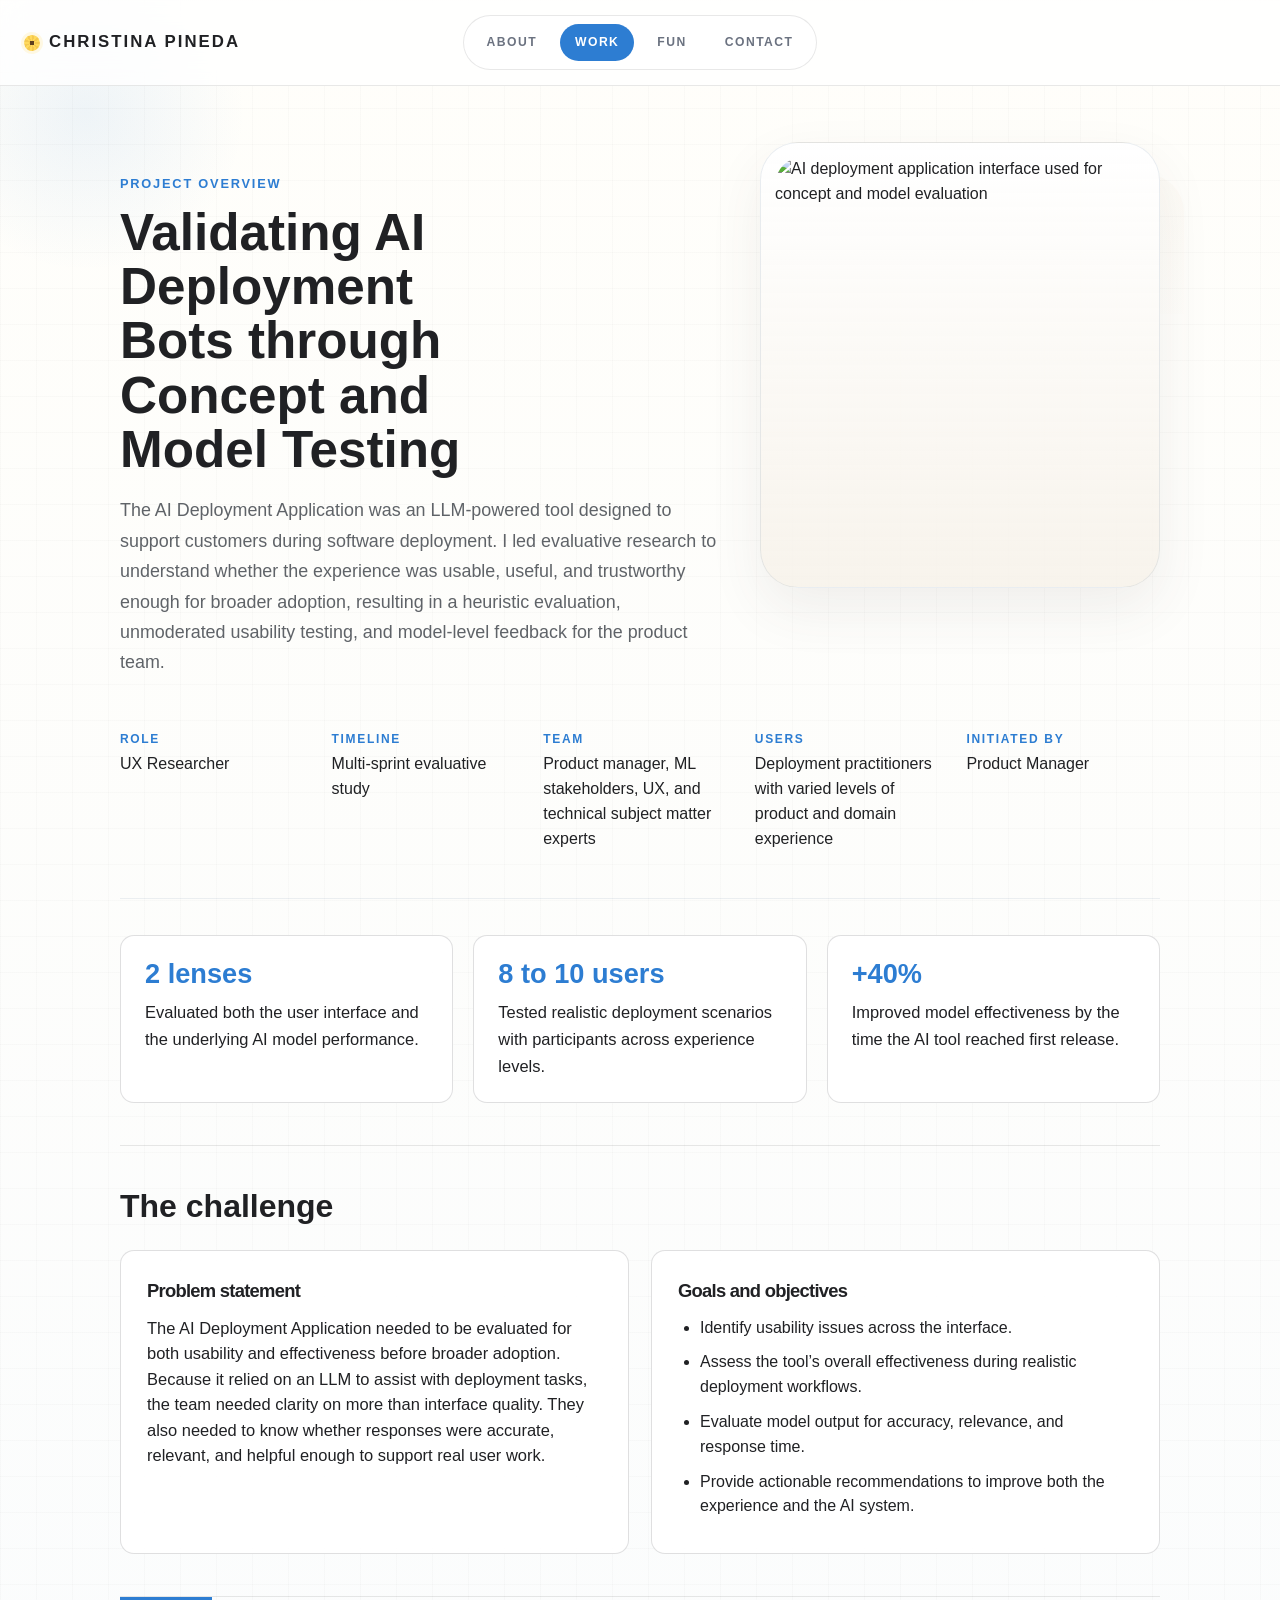
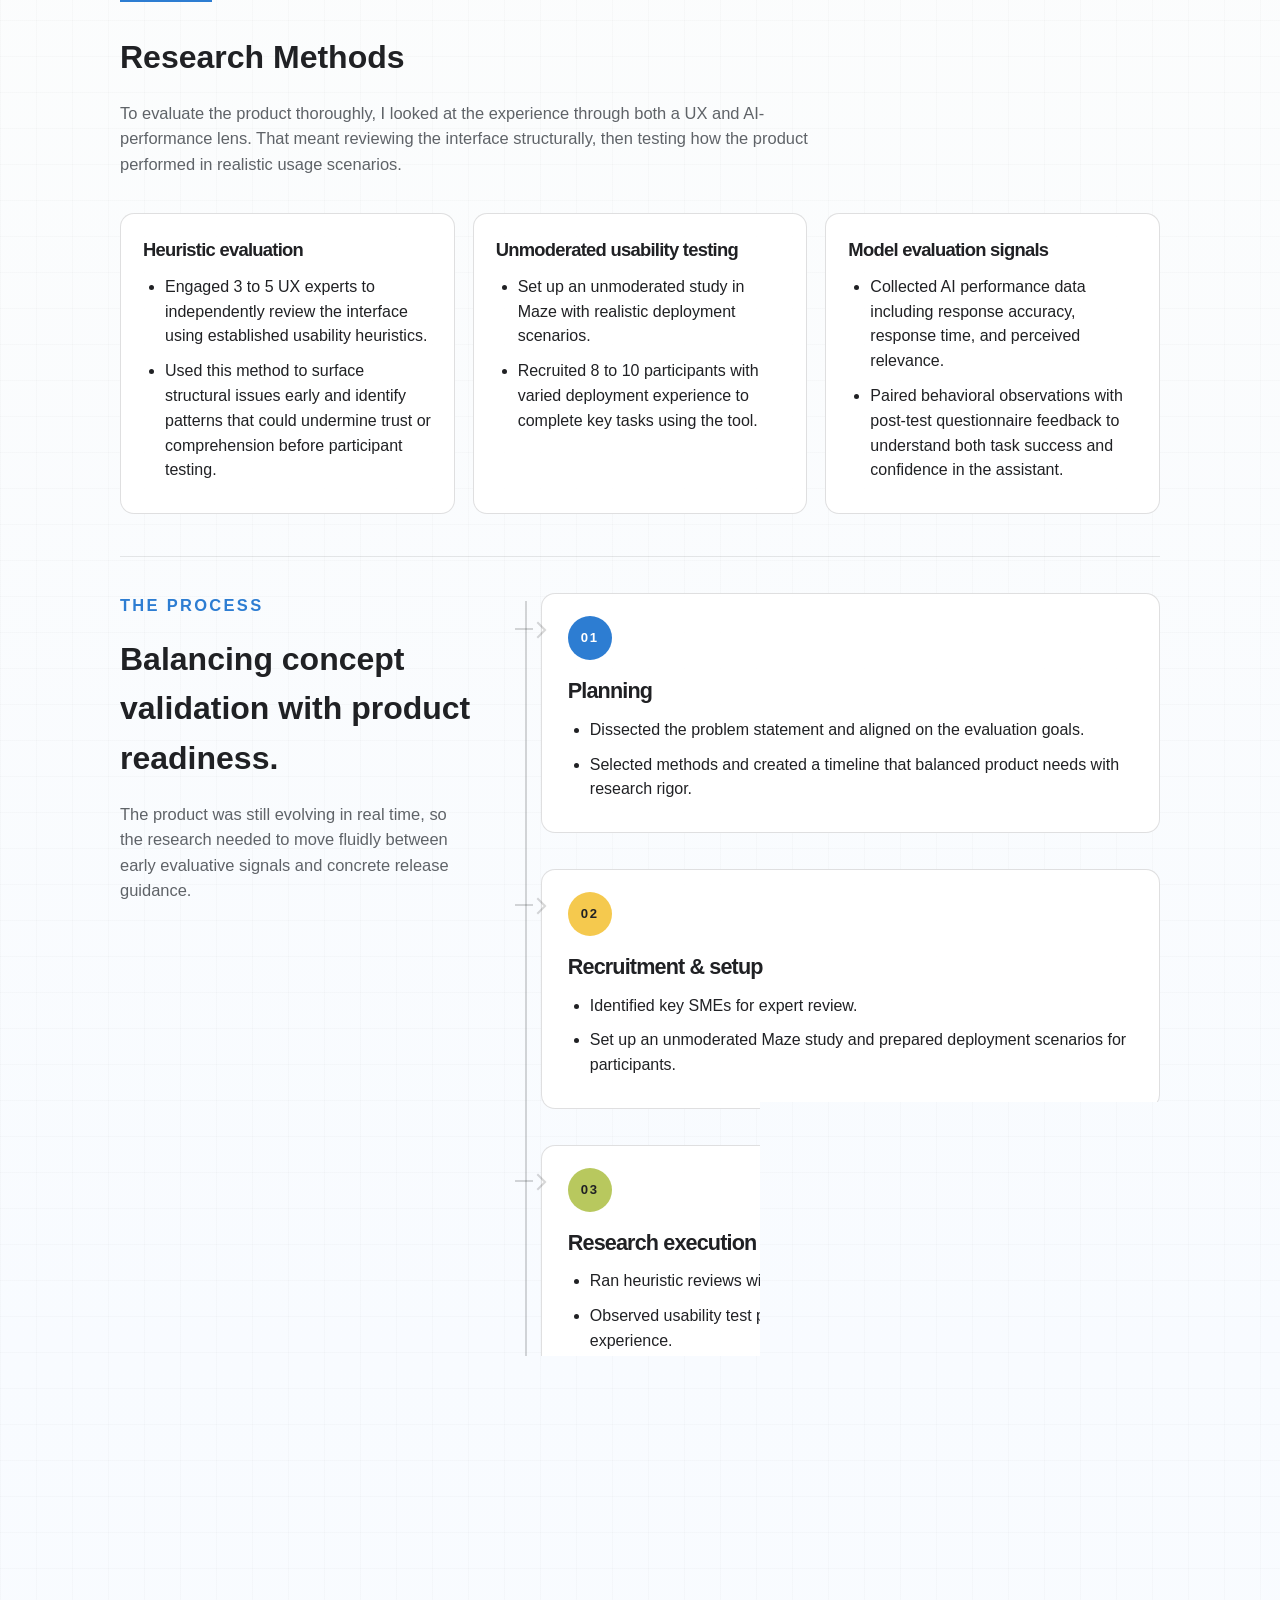
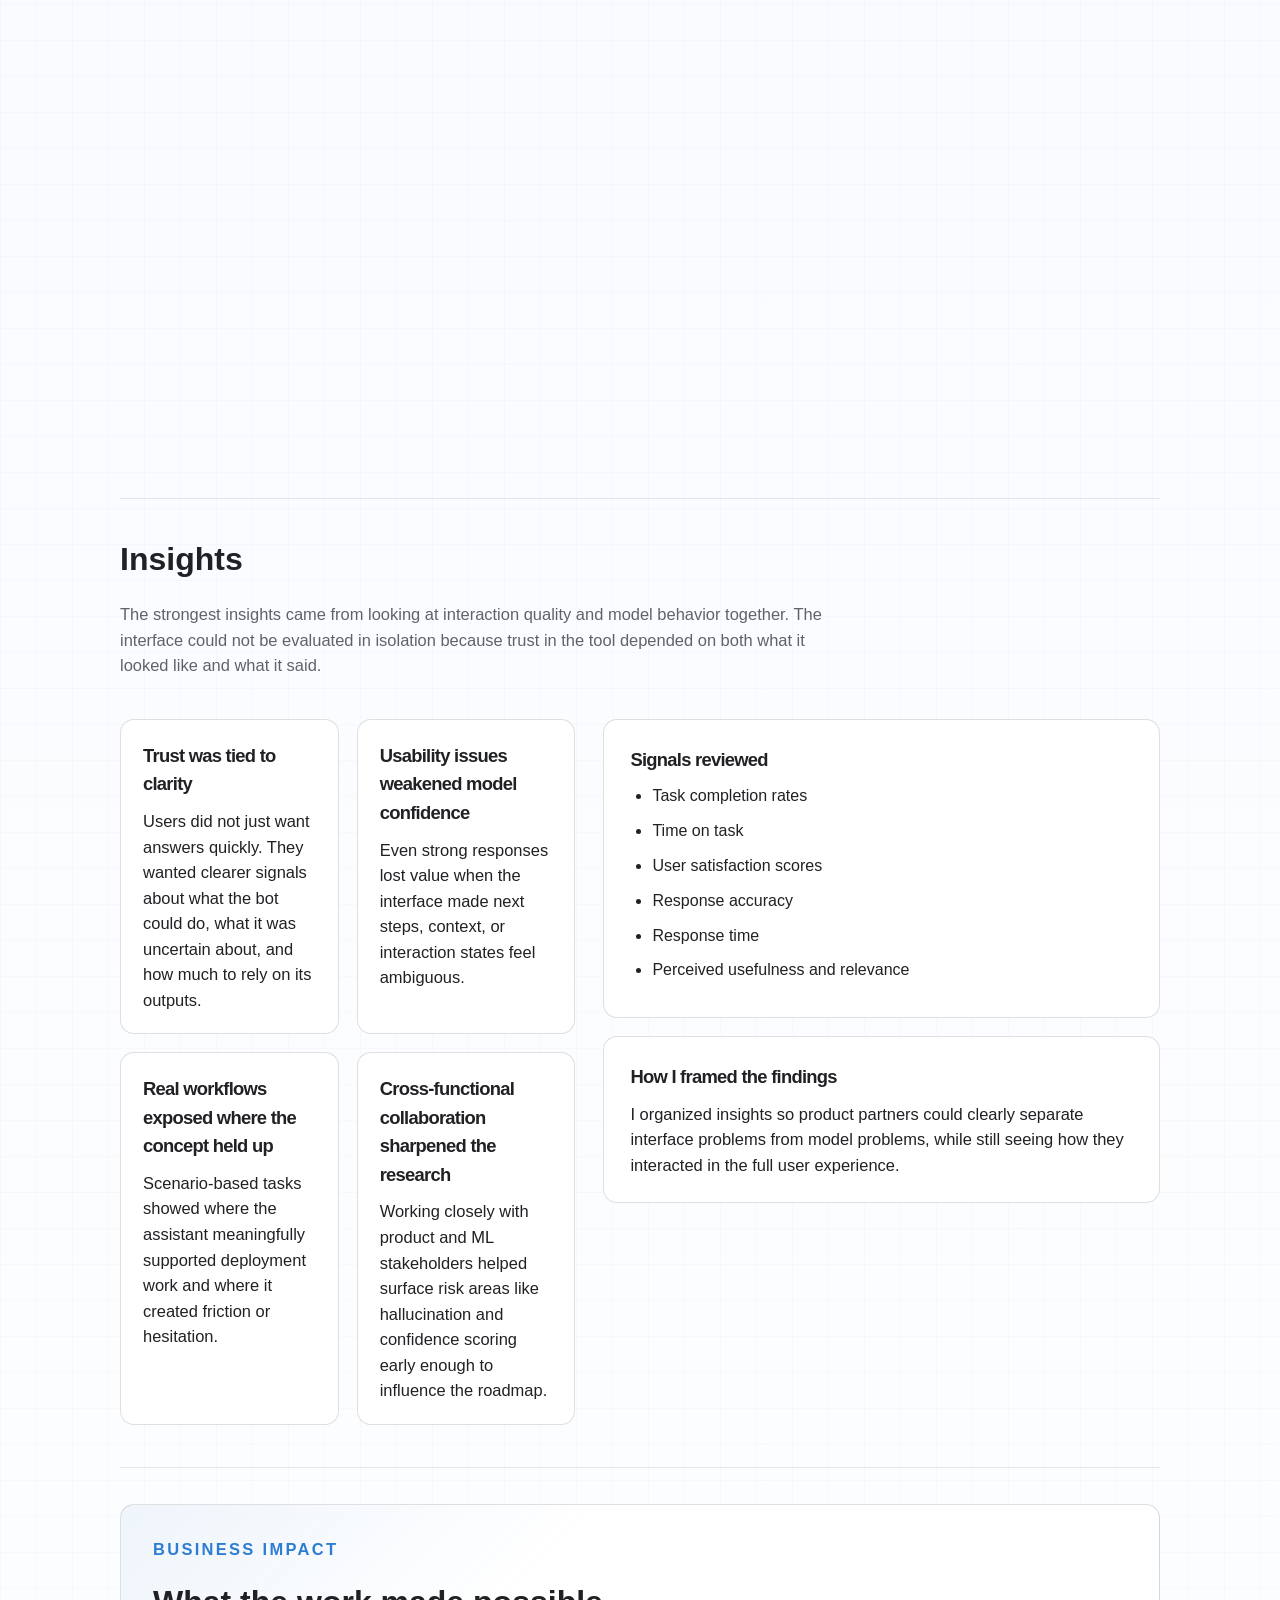
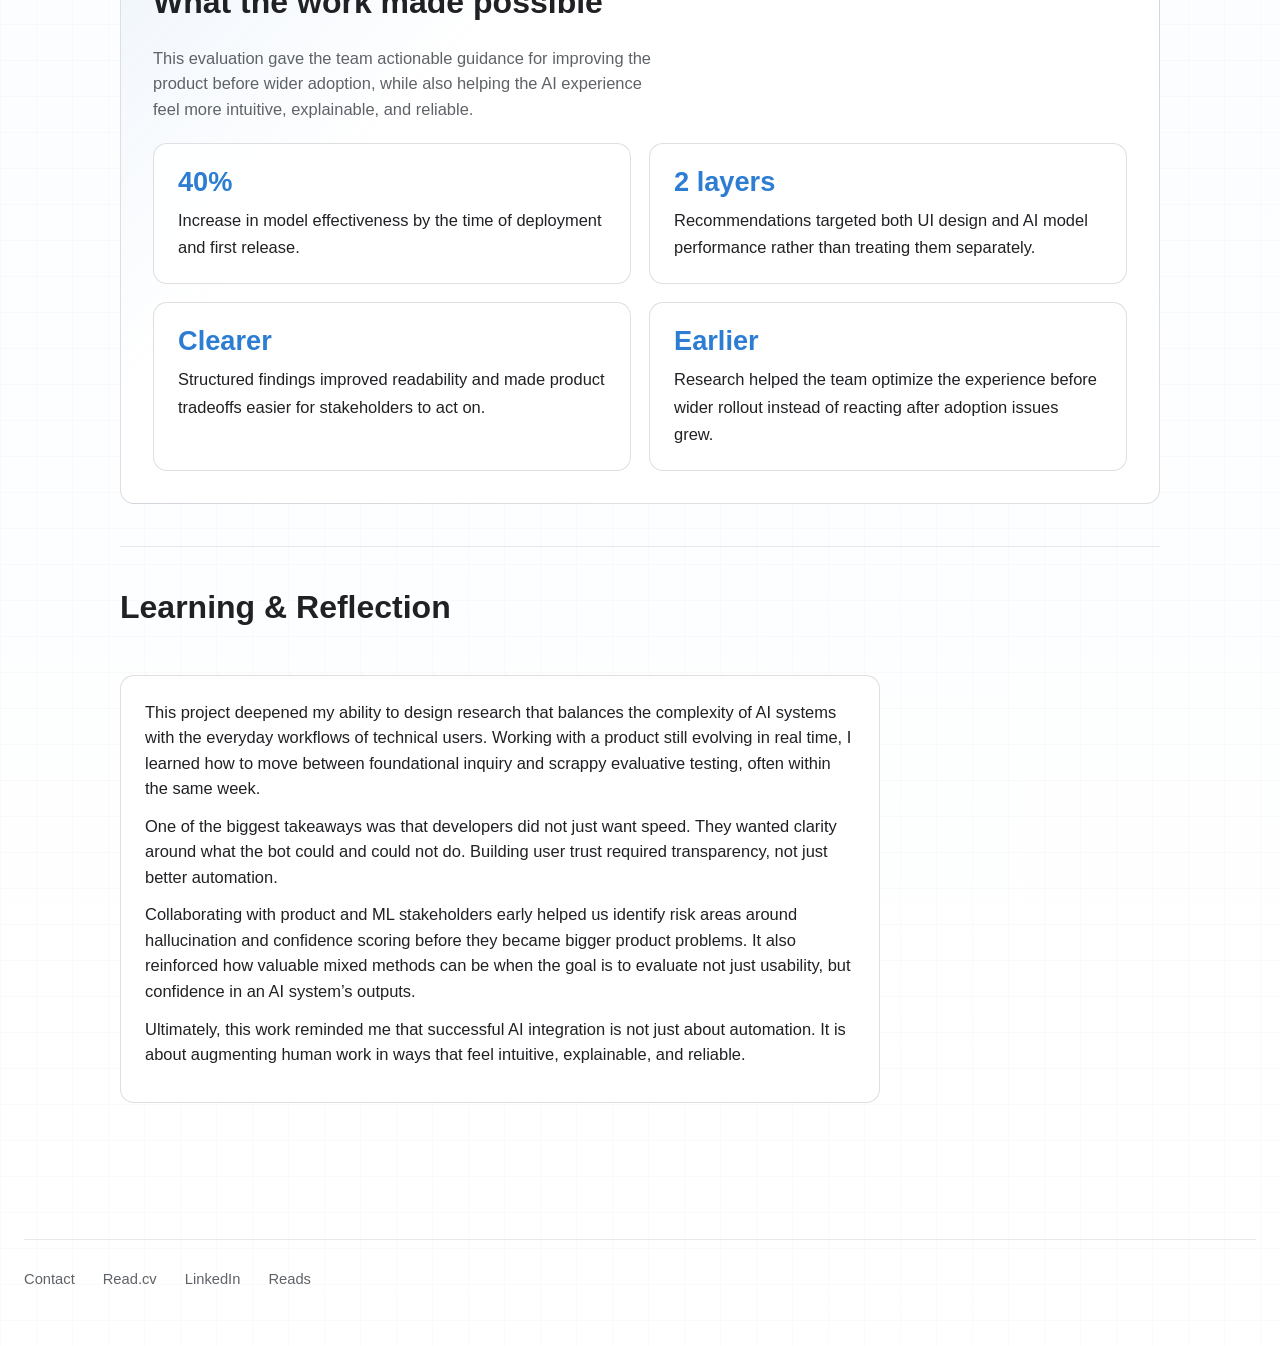
==== commit e13d1862: "Add sunflower favicon" ====
--- a/aideploymentbot.html
+++ b/aideploymentbot.html
@@ -5,6 +5,7 @@
   <meta name="viewport" content="width=device-width, initial-scale=1">
   <meta name="description" content="Case study by Christina Pineda on evaluating an AI deployment application through heuristic review, usability testing, and model evaluation.">
   <title>AI Deployment Bot - Christina Pineda</title>
+  <link rel="icon" href="assets/favicon.svg" type="image/svg+xml">
   <link rel="stylesheet" href="styles.css">
 </head>
 <body>
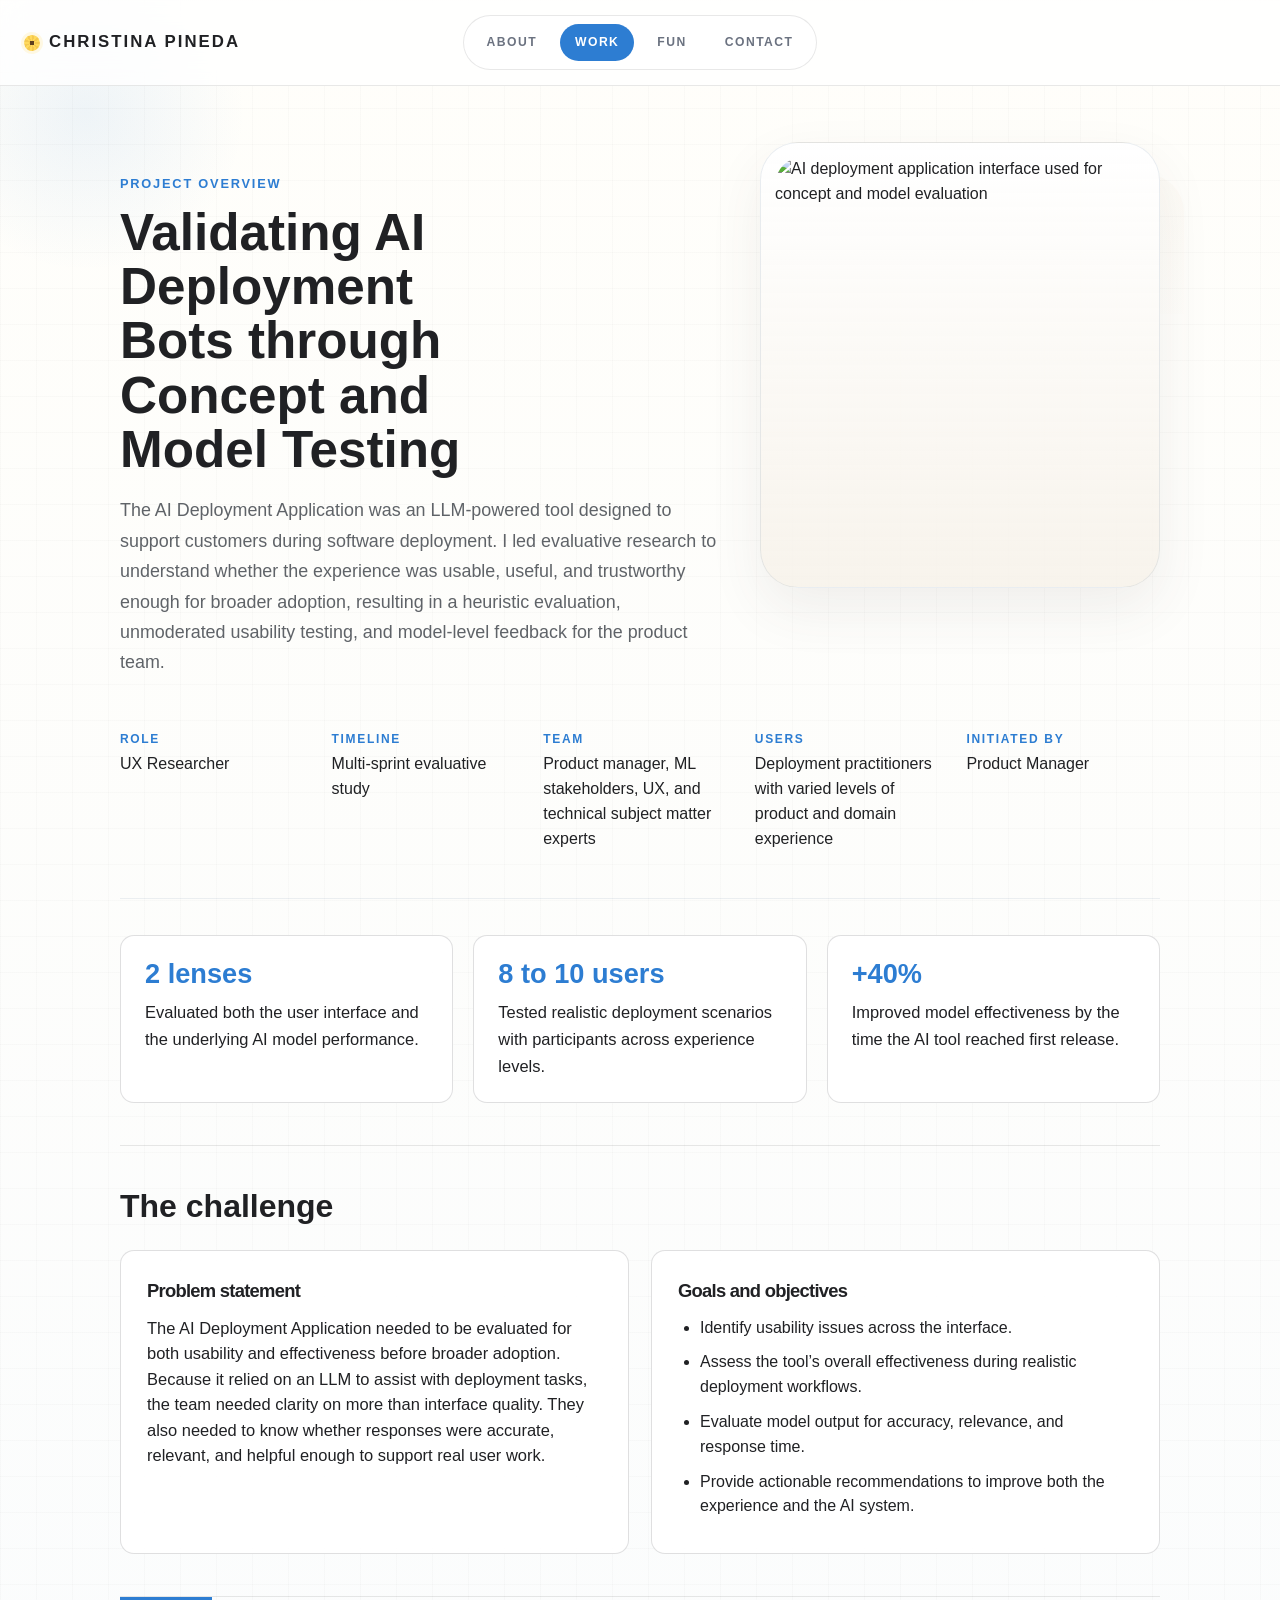
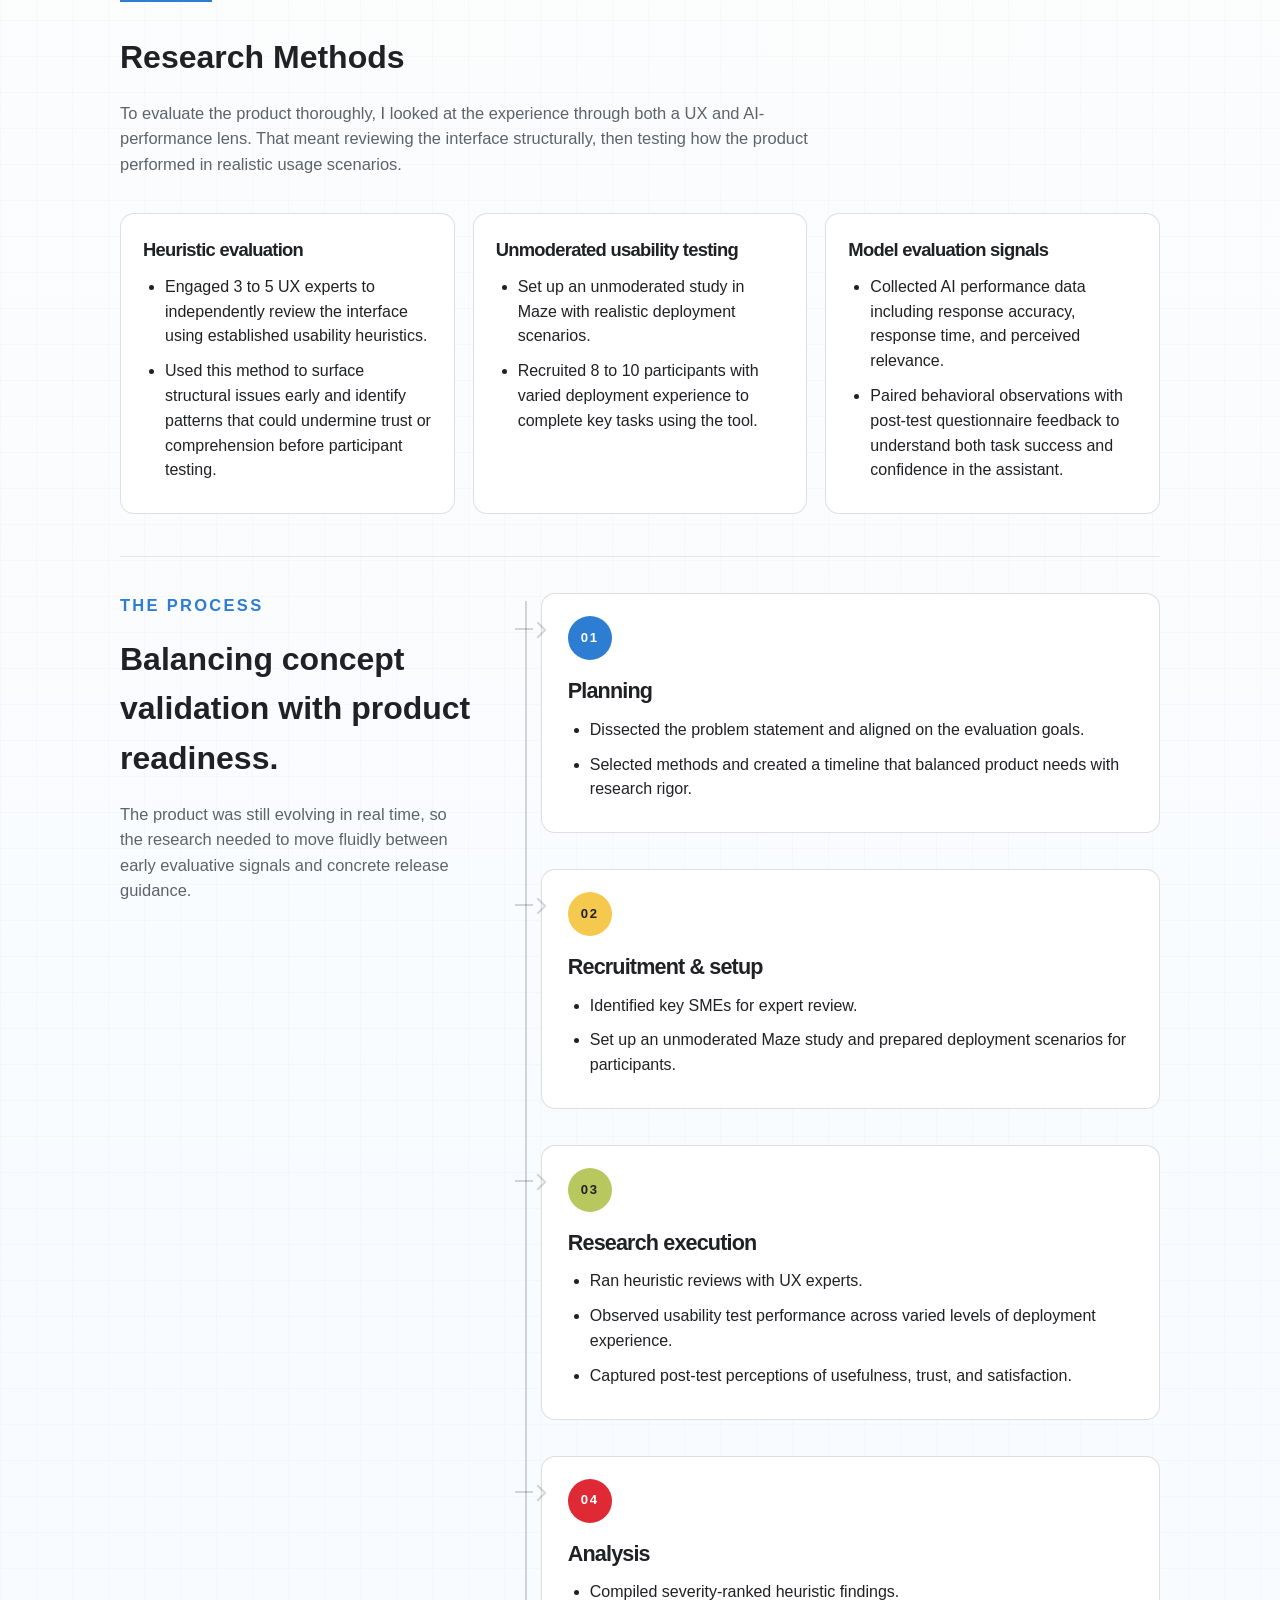
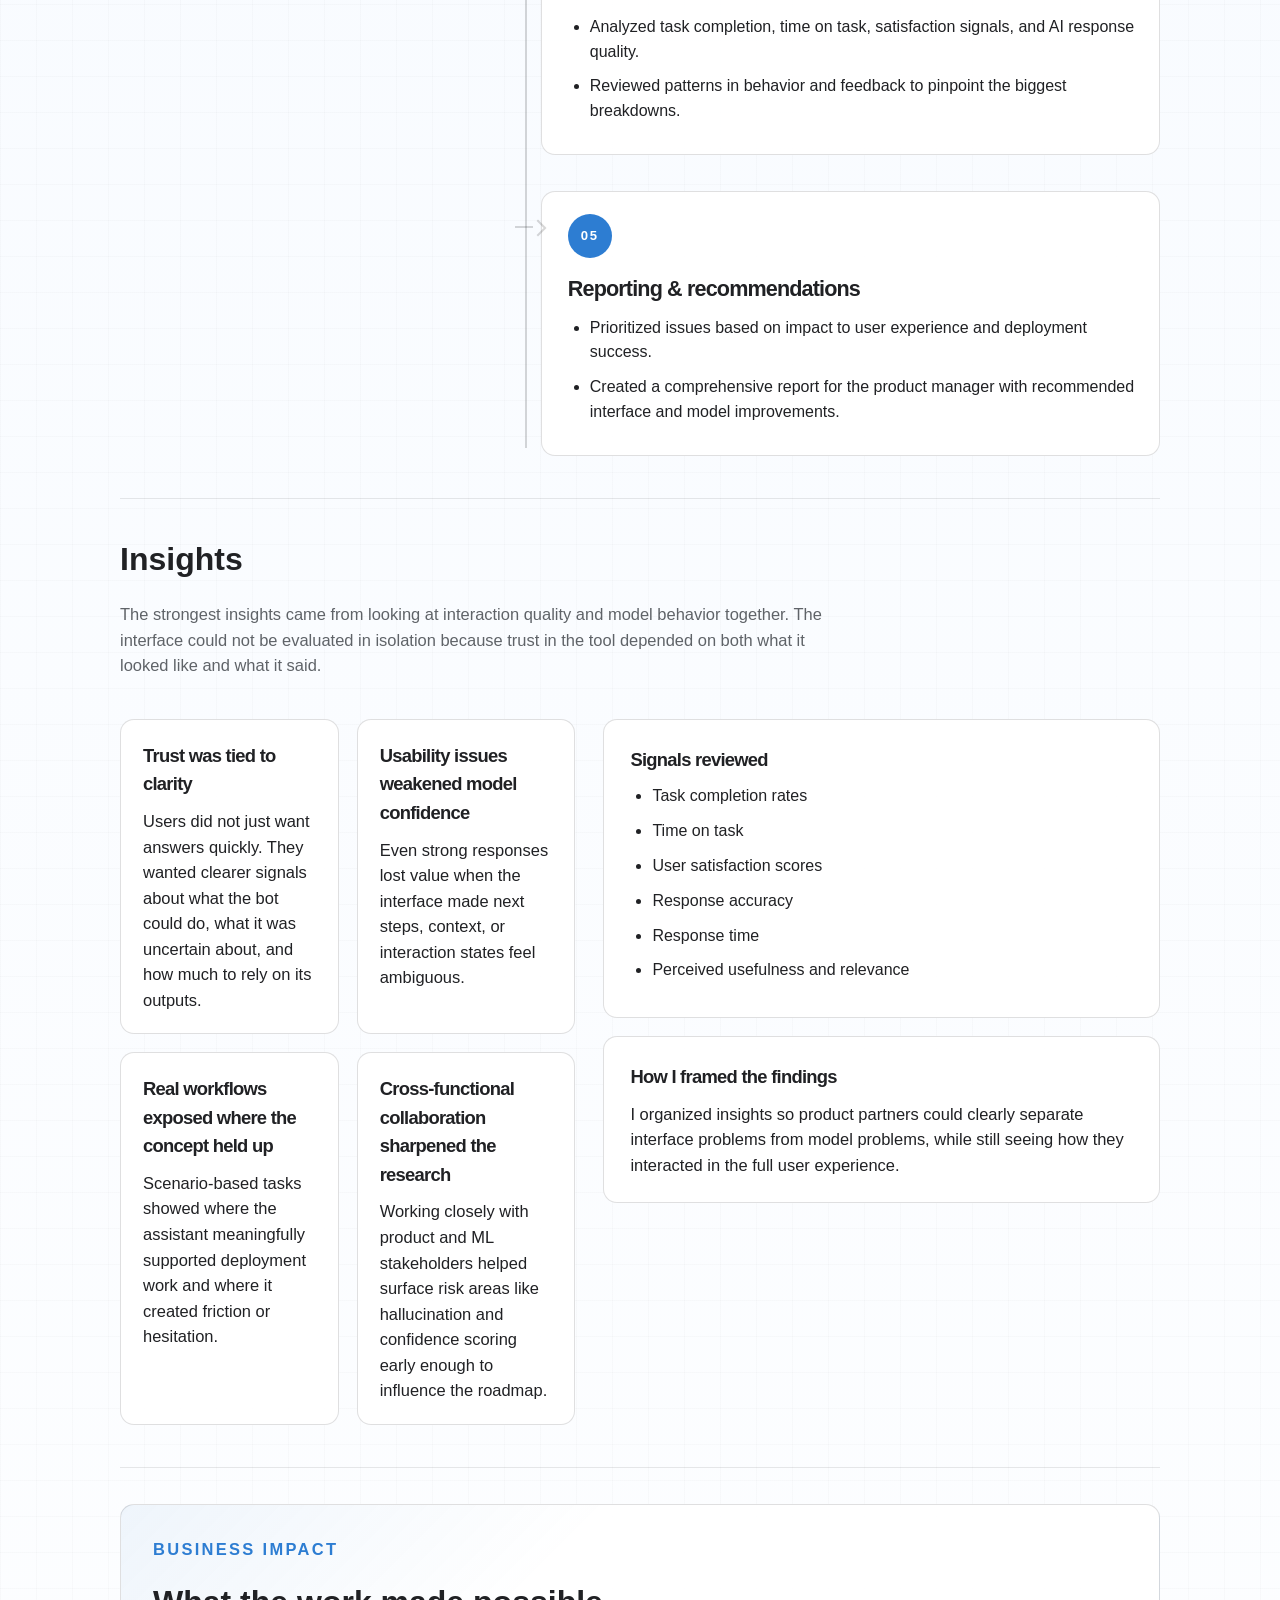
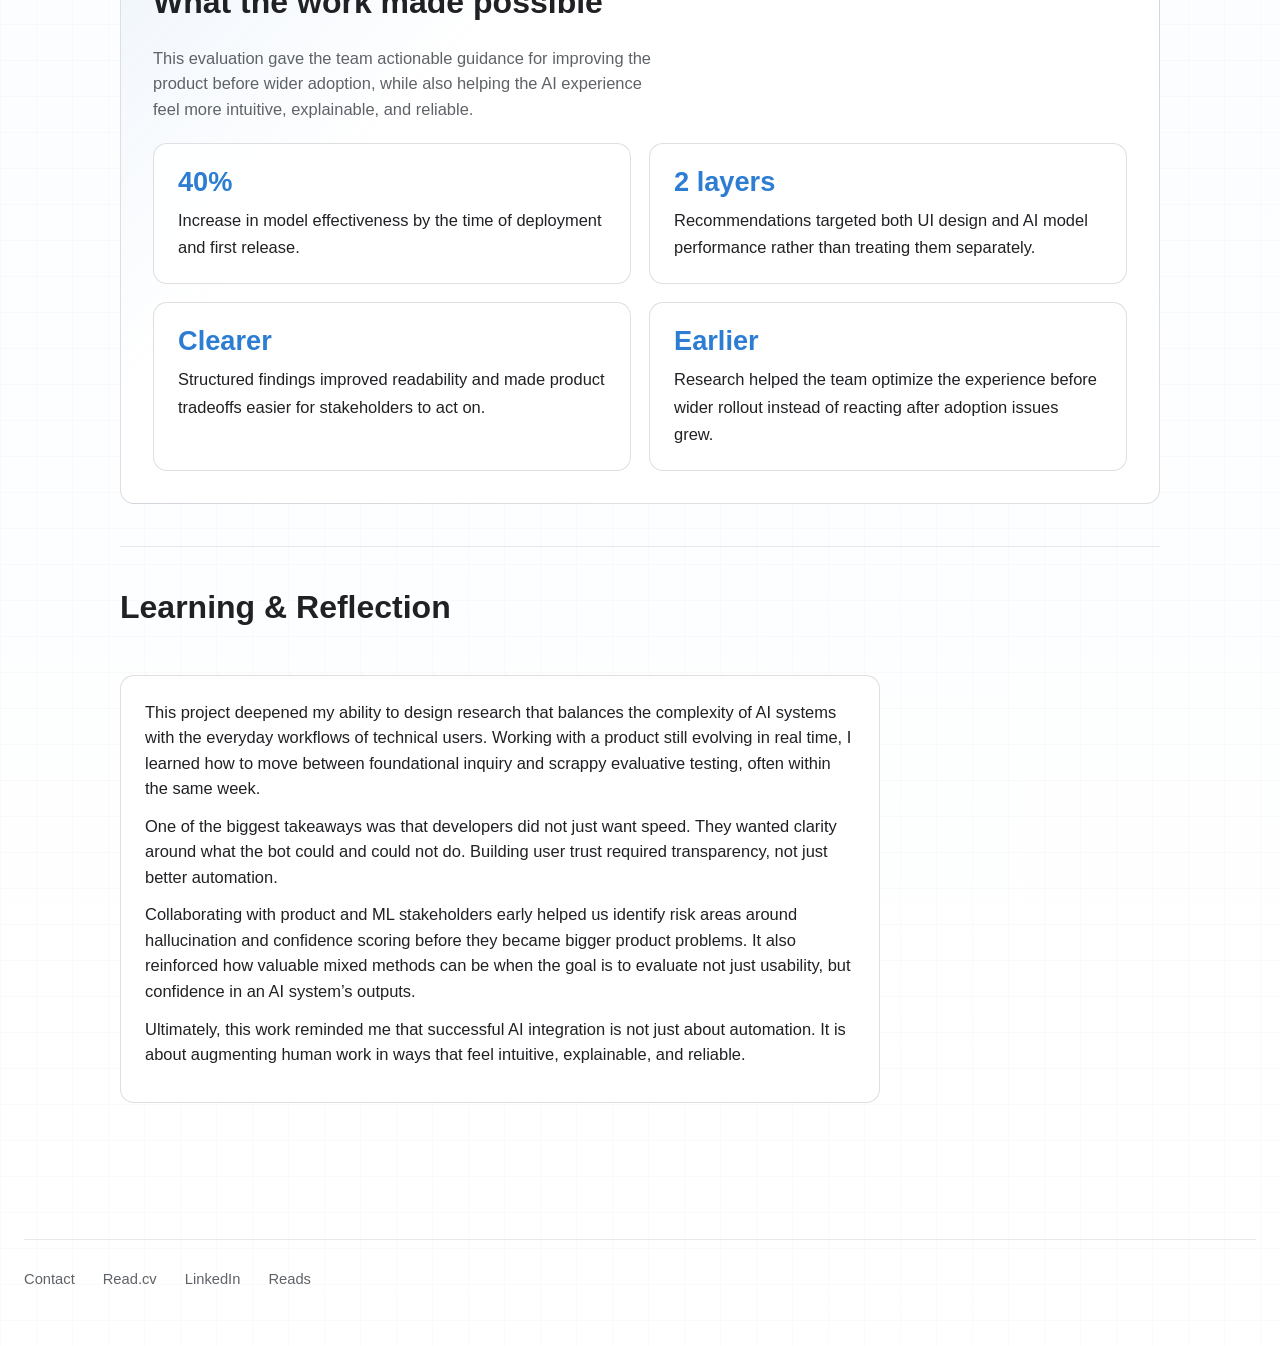
==== commit 25962bcd: "Revert "Add sunflower favicon" This reverts commit e13d186259aabaa7ad6d13c29e461146f7df6174." ====
--- a/aideploymentbot.html
+++ b/aideploymentbot.html
@@ -5,7 +5,6 @@
   <meta name="viewport" content="width=device-width, initial-scale=1">
   <meta name="description" content="Case study by Christina Pineda on evaluating an AI deployment application through heuristic review, usability testing, and model evaluation.">
   <title>AI Deployment Bot - Christina Pineda</title>
-  <link rel="icon" href="assets/favicon.svg" type="image/svg+xml">
   <link rel="stylesheet" href="styles.css">
 </head>
 <body>
